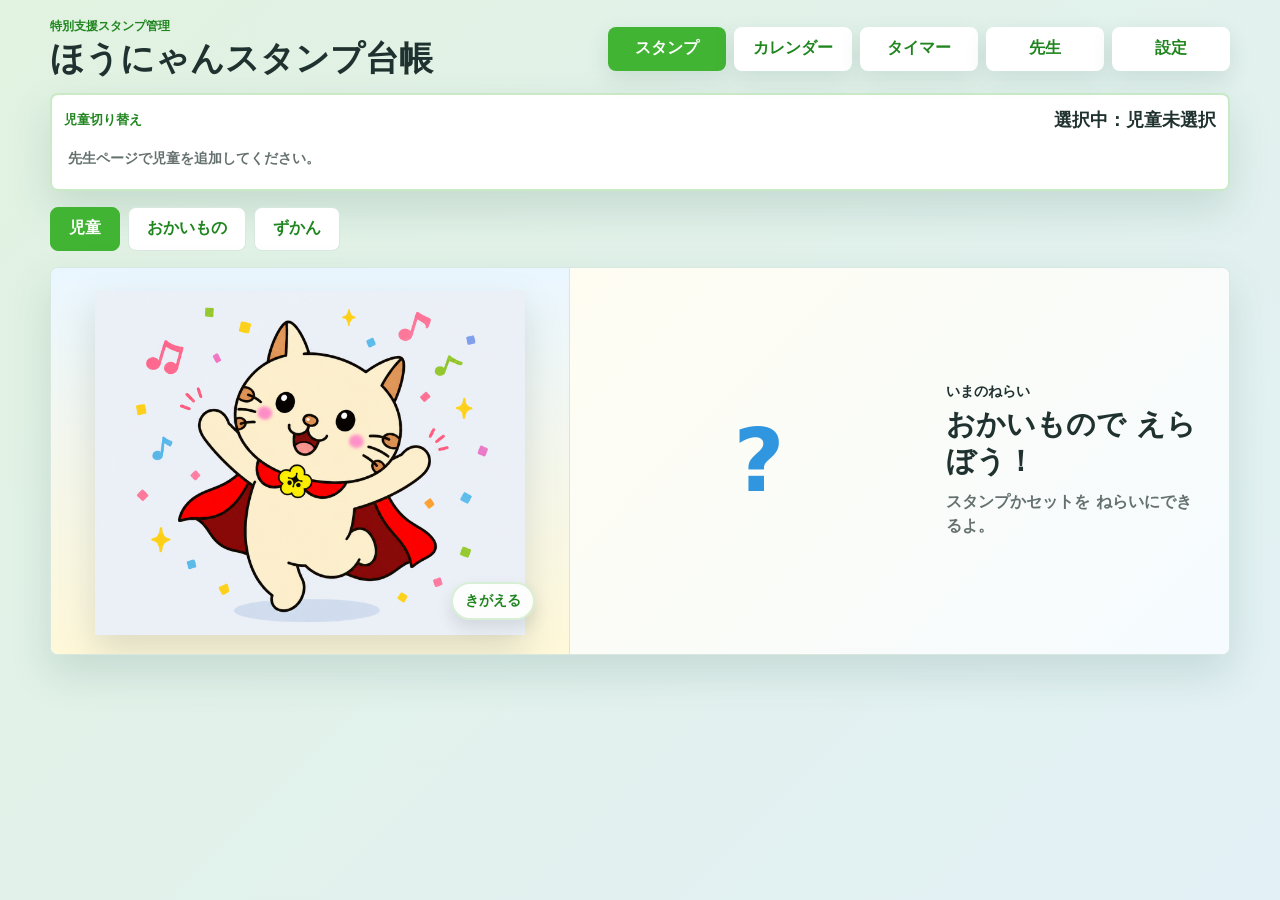
==== index.html @ 87d85911 "Deploy mission clear stamp" ====
<!doctype html>
<html lang="ja">
  <head>
    <meta charset="utf-8">
    <meta name="viewport" content="width=device-width, initial-scale=1">
    <title>ほうにゃんスタンプ台帳</title>
    <link rel="stylesheet" href="styles.css?v=tab-layout-v1">
  </head>
  <body>
    <div class="app-shell">
      <header class="topbar">
        <div>
          <p class="eyebrow">特別支援スタンプ管理</p>
          <h1>ほうにゃんスタンプ台帳</h1>
        </div>
        <div class="top-actions" aria-label="ページ切り替え">
          <button class="page-tab is-active" type="button" data-view-button="stamp">スタンプ</button>
          <button class="page-tab" type="button" data-view-button="calendar">カレンダー</button>
          <button class="page-tab" type="button" data-view-button="timer">タイマー</button>
          <button class="page-tab" type="button" data-view-button="teacher">先生</button>
          <button class="page-tab" type="button" data-view-button="settings">設定</button>
        </div>
      </header>

      <div class="student-switcher" id="studentSwitcher" aria-label="児童切り替え">
        <div class="switch-status">
          <span>児童切り替え</span>
          <strong id="currentStudentLabel">選択中：児童未選択</strong>
        </div>
        <div class="student-tab-list" id="studentSwitchList" role="tablist" aria-label="児童を選択"></div>
      </div>

      <main>
        <section class="view is-active stamp-page" data-view="stamp" aria-label="スタンプ">
          <nav class="stamp-tab-list" role="tablist" aria-label="スタンプの画面を切り替え">
            <button class="stamp-tab is-active" type="button" role="tab" aria-selected="true" data-stamp-tab-button="child">児童</button>
            <button class="stamp-tab" type="button" role="tab" aria-selected="false" data-stamp-tab-button="shop">おかいもの</button>
            <button class="stamp-tab" type="button" role="tab" aria-selected="false" data-stamp-tab-button="book">ずかん</button>
          </nav>

          <section class="stamp-tab-panel is-active child-page" data-stamp-tab-panel="child" aria-label="児童ページ">
          <div class="child-grid">
            <section class="hero-panel child-hero">
              <div class="hounyan-stage">
                <button class="hounyan-change-button" type="button" id="childHounyanButton" aria-label="かぶりものをえらぶ">
                  <img src="assets/hounyan-home.png" alt="ほうにゃん" class="hounyan-image" id="childHounyanImage">
                </button>
              </div>
              <section class="reward-goal-card" id="childRewardGoal" aria-label="いまのねらい"></section>
            </section>
          </div>

          <section class="detail-panel child-detail" id="childStudentDetail" hidden>
            <div class="section-head detail-head">
              <div>
                <p class="eyebrow">いまのシート</p>
                <h2 id="childSelectedName">未選択</h2>
              </div>
            </div>

            <div class="score-row child-score-row">
              <div class="score-box">
                <span><ruby>今<rt>いま</rt></ruby>までに<ruby>集<rt>あつ</rt></ruby>めたスタンプ</span>
                <strong id="childTotal">0</strong>
              </div>
              <div class="score-box">
                <span><ruby>使<rt>つか</rt></ruby>えるシート</span>
                <strong id="childAvailableSheets">0</strong>
              </div>
              <div class="score-box">
                <span>いまのシート</span>
                <strong id="childCurrentSheetCount">0/20</strong>
              </div>
              <div class="score-box">
                <span>あと</span>
                <strong id="childRemainingText">20こ</strong>
              </div>
            </div>

            <div class="child-level-card">
              <div>
                <span class="level-label">ほうにゃんレベル</span>
                <strong id="childLevelName">Lv.1 いつものほうにゃん</strong>
                <p id="childLevelRequirement">あと20こで小さな紙の王冠</p>
                <div class="level-progress" aria-hidden="true">
                  <span id="childLevelProgressBar"></span>
                </div>
                <small id="childLevelProgressText">0/20こ</small>
              </div>
              <div id="childNextLevelPreview" class="mystery-level-preview" role="img" aria-label="つぎのかぶりものはひみつ">?</div>
            </div>

            <div class="next-unlock-banner" id="childNextUnlock">
              <span>つぎのもくひょう</span>
              <strong>あと0こでスタンプかいほう！</strong>
            </div>

            <section class="daily-mission-panel" aria-labelledby="childMissionTitle">
              <div class="section-head compact">
                <div>
                  <p class="eyebrow">きょうのチャレンジ</p>
                  <h3 id="childMissionTitle">デイリーミッション</h3>
                </div>
                <strong id="childTicketBalance" class="ticket-balance">きっぷ 0まい</strong>
              </div>
              <div id="childDailyMissions" class="daily-mission-list"></div>
            </section>

            <div class="sheet-head">
              <h3 id="childSheetTitle">シート 1</h3>
              <p id="childSheetProgress">あと20こでシートがいっぱい</p>
            </div>
            <div class="stamp-sheet" id="childSheetGrid" aria-label="20こスタンプシート"></div>

            <div class="sheet-album-summary">
              <div>
                <p class="eyebrow">がんばりアルバム</p>
                <strong><span id="childCompletedSheets">0</span>まい できたよ！</strong>
              </div>
              <button class="soft-button" type="button" id="openSheetAlbumButton">シートをみる</button>
            </div>

            <div class="child-stamp-area">
              <section>
                <div class="section-head compact">
                  <div>
                    <p class="eyebrow">スタンプ</p>
                    <h3><ruby>押<rt>お</rt></ruby>すスタンプをえらぶ</h3>
                  </div>
                </div>
                <button class="primary-button wide stamp-press-button" type="button" id="childAddStampButton">スタンプをおす</button>
              </section>
            </div>
          </section>
        </section>

        <section class="stamp-tab-panel shop-page" data-stamp-tab-panel="shop" aria-labelledby="shop-title" hidden>
          <div class="shop-grid">
            <section class="hero-panel shop-summary">
              <div class="shop-hero-top">
                <div>
                  <p class="eyebrow">ごほうび</p>
                  <h2 id="shop-title"><ruby>お買い物<rt>おかいもの</rt></ruby></h2>
                </div>
                <img src="assets/hounyan-home.png" alt="ほうにゃん" class="shop-hounyan" id="shopHounyanImage">
              </div>
              <label>
                <ruby>児童<rt>じどう</rt></ruby>をえらぶ
                <select id="shopStudentSelect" class="select"></select>
              </label>
              <div class="shop-wallet">
                <div class="shop-wallet-main">
                  <span><ruby>使<rt>つか</rt></ruby>えるシート</span>
                  <strong id="shopAvailableSheets">0</strong>
                </div>
                <div class="shop-wallet-sub">
                  <span><ruby>児童<rt>じどう</rt></ruby></span>
                  <strong id="shopSelectedName">未選択</strong>
                </div>
                <div class="shop-wallet-sub">
                  <span><ruby>完成<rt>かんせい</rt></ruby>シート</span>
                  <strong id="shopCompletedSheets">0</strong>
                </div>
              </div>
            </section>

            <section class="work-panel">
              <div class="section-head">
                <div>
                  <p class="eyebrow">景品</p>
                  <h2>景品をえらぶ</h2>
                </div>
              </div>
              <div id="shopRewards" class="reward-list shop-prize-list"></div>
            </section>

            <section class="work-panel shop-stamp-panel">
              <div class="section-head">
                <div>
                  <p class="eyebrow">スタンプ</p>
                  <h2>スタンプを買う</h2>
                </div>
              </div>
              <div id="shopStampRewards" class="stamp-shop-list"></div>
            </section>
          </div>
        </section>

        <section class="stamp-tab-panel stamp-book-page" data-stamp-tab-panel="book" aria-labelledby="stamp-book-title" hidden>
          <section class="hero-panel stamp-book-hero">
            <div>
              <p class="eyebrow">スタンプずかん</p>
              <h2 id="stamp-book-title">あつめた スタンプ</h2>
              <p id="stampBookLead">じどうを えらぶと、あつめた スタンプが みられるよ</p>
            </div>
            <div class="stamp-book-total" aria-label="あつめたスタンプの数">
              <strong id="stampBookOwnedCount">0</strong>
              <span>/ <span id="stampBookTotalCount">0</span> こ</span>
            </div>
          </section>

          <section class="work-panel">
            <div class="section-head">
              <div>
                <p class="eyebrow">コレクション</p>
                <h2>スタンプセット</h2>
              </div>
            </div>
            <div id="stampBookSetList" class="stamp-book-set-list"></div>
          </section>
        </section>

        </section>

        <section class="view calendar-page" data-view="calendar" aria-labelledby="calendar-view-title">
          <section class="hero-panel calendar-overview-hero">
            <div>
              <p class="eyebrow">学校の予定と授業</p>
              <h2 id="calendar-view-title">カレンダーと時間割</h2>
              <p>予定を確認して、組ごとの時間割をすぐに見られます。</p>
            </div>
            <img src="assets/hounyan-home.png" alt="ほうにゃん" class="calendar-overview-hounyan">
          </section>

          <nav class="calendar-display-tab-list" role="tablist" aria-label="カレンダーの画面を切り替え">
            <button class="calendar-display-tab is-active" type="button" role="tab" aria-selected="true" data-calendar-display-tab-button="calendar">カレンダー</button>
            <button class="calendar-display-tab" type="button" role="tab" aria-selected="false" data-calendar-display-tab-button="timetable">時間割</button>
          </nav>

          <section class="calendar-display-panel is-active" data-calendar-display-tab-panel="calendar">
            <section class="work-panel calendar-view-panel">
              <div class="section-head calendar-head">
                <div>
                  <p class="eyebrow">月間予定</p>
                  <h3 id="calendarViewMonthLabel">年月</h3>
                </div>
                <div class="calendar-toolbar">
                  <label class="field compact-field"><span>対象の組</span><select id="calendarViewGroupSelect" class="select"></select></label>
                  <button class="icon-button" id="calendarViewPreviousButton" type="button" title="前の月" aria-label="前の月">‹</button>
                  <button class="soft-button" id="calendarViewTodayButton" type="button">今日</button>
                  <button class="icon-button" id="calendarViewNextButton" type="button" title="次の月" aria-label="次の月">›</button>
                </div>
              </div>
              <div class="calendar-weekdays" aria-hidden="true"><span>月</span><span>火</span><span>水</span><span>木</span><span>金</span><span>土</span><span>日</span></div>
              <div id="calendarViewGrid" class="calendar-grid" aria-label="月間カレンダー"></div>
              <div class="calendar-view-detail">
                <div class="section-head compact"><div><p class="eyebrow">選んだ日</p><h3 id="calendarViewSelectedDateLabel">日付</h3></div><span id="calendarViewDayStatus" class="calendar-status"></span></div>
                <div id="calendarViewEventList" class="calendar-event-list"></div>
                <div class="day-timetable"><h4>当日の時間割</h4><div id="calendarViewDayTimetable"></div></div>
              </div>
            </section>
          </section>

          <section class="calendar-display-panel" data-calendar-display-tab-panel="timetable" hidden>
            <section class="work-panel timetable-view-panel">
              <div class="section-head calendar-head">
                <div>
                  <p class="eyebrow">基本時間割</p>
                  <h3>組の時間割</h3>
                </div>
                <label class="field compact-field"><span>組を選ぶ</span><select id="calendarTimetableGroupSelect" class="select"></select></label>
              </div>
              <div class="timetable-view-mode" role="group" aria-label="時間割の表示方法">
                <button class="soft-button is-active" type="button" aria-pressed="true" data-timetable-view-mode="all">全ての組を一覧</button>
                <button class="soft-button" type="button" aria-pressed="false" data-timetable-view-mode="group">選んだ組を表示</button>
              </div>
              <div id="calendarTimetableBoard" class="calendar-timetable-board"></div>
            </section>
          </section>
        </section>

        <section class="view timer-page" data-view="timer" aria-labelledby="timer-title">
          <div class="timer-grid">
            <section class="hero-panel timer-hero">
              <div>
                <p class="eyebrow">タイマー</p>
                <h2 id="timer-title">じかんをきめる</h2>
              </div>
              <div class="timer-cheer" id="timerCheerText">ほうにゃんもいっしょに見てるよ</div>
              <div class="timer-hounyan-scene">
                <img src="assets/hounyan-home.png" alt="ほうにゃん" class="timer-hounyan timer-hounyan-default">
                <img src="assets/timer-hounyan/study-writing-01.png" alt="" aria-hidden="true" class="timer-hounyan timer-hounyan-study timer-hounyan-study-1">
                <img src="assets/timer-hounyan/study-writing-02.png" alt="" aria-hidden="true" class="timer-hounyan timer-hounyan-study timer-hounyan-study-2">
                <img src="assets/timer-hounyan/study-writing-03.png" alt="" aria-hidden="true" class="timer-hounyan timer-hounyan-study timer-hounyan-study-3">
                <img src="assets/timer-hounyan/break-01-stretch.png" alt="" aria-hidden="true" class="timer-hounyan timer-hounyan-break timer-hounyan-break-1">
                <img src="assets/timer-hounyan/break-02-water.png" alt="" aria-hidden="true" class="timer-hounyan timer-hounyan-break timer-hounyan-break-2">
                <img src="assets/timer-hounyan/break-03-ready.png" alt="" aria-hidden="true" class="timer-hounyan timer-hounyan-break timer-hounyan-break-3">
              </div>
            </section>

            <section class="work-panel timer-panel">
              <div class="timer-display">
                <div class="timer-ring" id="timerRing" aria-hidden="true">
                  <div class="timer-ring-inner">
                    <strong id="timerTime">05:00</strong>
                    <span id="timerStatus">じゅんびOK</span>
                  </div>
                </div>
              </div>

              <div class="timer-mode-choice" aria-label="タイマーの種類">
                <button class="timer-mode-button is-selected" type="button" data-timer-mode="study">べんきょう</button>
                <button class="timer-mode-button" type="button" data-timer-mode="play">きゅうけい</button>
              </div>

              <div class="timer-presets" aria-label="時間プリセット">
                <button class="soft-button" type="button" data-timer-preset="60">1分</button>
                <button class="soft-button" type="button" data-timer-preset="180">3分</button>
                <button class="soft-button" type="button" data-timer-preset="300">5分</button>
                <button class="soft-button" type="button" data-timer-preset="600">10分</button>
              </div>

              <div class="timer-inputs">
                <label>
                  分
                  <input id="timerMinutes" type="number" min="0" max="99" step="1" value="5">
                </label>
                <label>
                  秒
                  <input id="timerSeconds" type="number" min="0" max="59" step="1" value="0">
                </label>
                <button class="soft-button" type="button" id="timerSetButton">セット</button>
              </div>

              <div class="timer-actions">
                <button class="primary-button" type="button" id="timerStartButton">スタート</button>
                <button class="soft-button" type="button" id="timerPauseButton">一時停止</button>
                <button class="danger-button" type="button" id="timerResetButton">リセット</button>
              </div>
            </section>
          </div>
        </section>

        <section class="view teacher-page" data-view="teacher" aria-labelledby="teacher-title">
          <div class="teacher-grid">
            <section class="teacher-hub">
              <div>
                <p class="eyebrow">先生ページ</p>
                <h2 id="teacher-title">操作メニュー</h2>
              </div>
              <div class="teacher-tab-list" role="group" aria-label="先生ページの操作を切り替え">
                <button class="teacher-tab is-active" type="button" aria-pressed="true" data-teacher-tab-button="students">児童とスタンプ</button>
                <button class="teacher-tab" type="button" aria-pressed="false" data-teacher-tab-button="groups">組の管理</button>
                <button class="teacher-tab" type="button" aria-pressed="false" data-teacher-tab-button="timetable">時間割</button>
                <button class="teacher-tab" type="button" aria-pressed="false" data-teacher-tab-button="calendar">カレンダー</button>
                <button class="teacher-tab" type="button" aria-pressed="false" data-teacher-tab-button="missions">ミッション管理</button>
                <button class="teacher-tab" type="button" aria-pressed="false" data-teacher-tab-button="rewards">景品・交換</button>
                <button class="teacher-tab" type="button" aria-pressed="false" data-teacher-tab-button="stamps">スタンプ設定</button>
                <button class="teacher-tab" type="button" aria-pressed="false" data-teacher-tab-button="data">データ</button>
              </div>
            </section>

            <section class="work-panel mission-management-panel" data-teacher-tab-panel="missions">
              <div class="section-head">
                <div>
                  <p class="eyebrow">デイリーミッション</p>
                  <h2>ミッション管理</h2>
                </div>
                <label class="field compact-field"><span>児童</span><select id="missionStudentSelect" class="select"></select></label>
              </div>

              <div class="mission-management-grid">
                <section>
                  <div class="section-head compact"><div><p class="eyebrow">ひな形</p><h3>ミッションをつくる</h3></div></div>
                  <form id="missionTemplateForm" class="form-grid mission-form">
                    <input id="missionTemplateId" type="hidden">
                    <label class="field"><span>ミッション名</span><input id="missionTemplateName" type="text" required placeholder="例: プリントを終わらせる"></label>
                    <label class="field"><span>児童への文</span><input id="missionTemplateDisplayText" type="text" required placeholder="例: プリントを{target}まい おわらせよう"></label>
                    <div class="date-range-row">
                      <label class="field"><span>種類</span><select id="missionTemplateType" class="select"><option value="daily">デイリー</option><option value="special">特別（準備中）</option></select></label>
                      <label class="field"><span>カテゴリー</span><select id="missionTemplateCategory" class="select"></select></label>
                    </div>
                    <div class="date-range-row">
                      <label class="field"><span>達成条件</span><select id="missionTemplateCondition" class="select"></select></label>
                      <label class="field"><span>判定</span><select id="missionTemplateEvaluation" class="select"><option value="automatic">自動</option><option value="manual">先生が判定</option></select></label>
                    </div>
                    <div class="date-range-row">
                      <label class="field"><span>目標</span><input id="missionTemplateTarget" type="number" min="1" value="1" required></label>
                      <label class="field"><span>単位</span><input id="missionTemplateUnit" type="text" value="まい"></label>
                    </div>
                    <div class="date-range-row">
                      <label class="field"><span>スタンプ報酬</span><input id="missionTemplateStampReward" type="number" min="0" value="1" required></label>
                      <label class="field"><span>きっぷ報酬</span><input id="missionTemplateTicketReward" type="number" min="0" value="1" required></label>
                    </div>
                    <label class="check-row"><input id="missionTemplateEnabled" type="checkbox" checked> このひな形を使う</label>
                    <div class="form-actions"><button class="primary-button" type="submit">ひな形を保存</button><button id="clearMissionTemplateForm" class="soft-button" type="button">新規入力</button></div>
                  </form>
                  <div id="missionTemplateList" class="management-list"></div>
                </section>

                <section>
                  <div class="section-head compact"><div><p class="eyebrow">児童別</p><h3>今日出すミッション</h3></div></div>
                  <form id="studentMissionSettingForm" class="form-grid mission-form">
                    <input id="studentMissionSettingId" type="hidden">
                    <label class="field"><span>ひな形を選ぶ</span><select id="studentMissionTemplateSelect" class="select"></select></label>
                    <div class="date-range-row">
                      <label class="field"><span>目標</span><input id="studentMissionTarget" type="number" min="1" value="1" required></label>
                      <label class="field"><span>スタンプ報酬</span><input id="studentMissionStampReward" type="number" min="0" value="1" required></label>
                    </div>
                    <div class="date-range-row">
                      <label class="field"><span>きっぷ報酬</span><input id="studentMissionTicketReward" type="number" min="0" value="1" required></label>
                      <label class="check-row"><input id="studentMissionEnabled" type="checkbox" checked> この児童に表示する</label>
                    </div>
                    <div class="form-actions"><button class="primary-button" type="submit">児童へ追加</button><button id="clearStudentMissionSettingForm" class="soft-button" type="button">新規入力</button></div>
                  </form>
                  <div id="studentMissionSettingList" class="management-list"></div>
                  <div class="ticket-adjustment"><strong id="teacherTicketBalance">きっぷ 0まい</strong><label class="field compact-field"><span>きっぷを増減</span><input id="ticketAdjustment" type="number" value="0"></label><button id="applyTicketAdjustment" class="soft-button" type="button">反映</button></div>
                </section>
              </div>

              <section class="mission-today-section">
                <div class="section-head compact"><div><p class="eyebrow">きょう</p><h3>当日のミッション確認</h3></div></div>
                <div id="teacherDailyMissions" class="daily-mission-list teacher-daily-mission-list"></div>
              </section>
            </section>

            <section class="work-panel" data-teacher-tab-panel="students">
              <div class="section-head">
                <div>
                  <p class="eyebrow">先生ページ</p>
                  <h2>児童管理</h2>
                </div>
              </div>
              <form id="studentForm" class="form-grid">
                <input type="hidden" id="studentId">
                <label class="field">
                  <span>名前</span>
                  <input id="studentName" type="text" autocomplete="off" required placeholder="例: 山田さん">
                </label>
                <label class="field">
                  <span>メモ</span>
                  <input id="studentNote" type="text" autocomplete="off" placeholder="例: 3年 / Aグループ">
                </label>
                <label class="field">
                  <span>組</span>
                  <select id="studentGroup" class="select"></select>
                </label>
                <label class="check-row development-setting">
                  <input id="studentTestMode" type="checkbox">
                  <span><strong>開発・動作確認用</strong><br>テスト児童として使用する</span>
                </label>
                <button class="primary-button wide" type="submit">保存</button>
              </form>
              <div class="test-student-create">
                <div>
                  <p class="eyebrow">動作テスト用</p>
                  <p>制限なしで試せて、児童数やスタンプ合計には入りません。</p>
                </div>
                <button class="soft-button" type="button" id="createTestStudentButton">テスト児童をつくる</button>
              </div>
              <div class="student-list teacher-student-list" id="teacherStudentList"></div>
            </section>

            <section class="detail-panel teacher-detail" id="teacherStudentDetail" data-teacher-tab-panel="students" hidden>
              <div class="section-head detail-head">
                <div>
                  <p class="eyebrow">児童詳細</p>
                  <h2 id="selectedStudentName">未選択</h2>
                </div>
                <div class="detail-actions">
                  <button class="soft-button" type="button" id="editStudentButton">編集</button>
                  <button class="danger-button" type="button" id="deleteStudentButton">削除</button>
                </div>
              </div>

              <div class="score-row">
                <div class="score-box">
                  <span>今までに集めたスタンプ</span>
                  <strong id="selectedTotal">0</strong>
                </div>
                <div class="score-box">
                  <span>使えるシート</span>
                  <strong id="selectedAvailable">0</strong>
                </div>
                <div class="score-box">
                  <span>ほうにゃんLv.</span>
                  <strong id="selectedLevel">1</strong>
                </div>
                <div class="score-box">
                  <span>次のレベル</span>
                  <strong id="nextLevelText">あと5</strong>
                </div>
              </div>

              <div class="level-current-card">
                <img src="assets/hounyan-home.png" alt="ほうにゃん" id="teacherLevelImage">
                <div>
                  <p class="eyebrow">ほうにゃんレベル</p>
                  <strong id="teacherLevelName">Lv.1 いつものほうにゃん</strong>
                  <span id="teacherLevelRequirement">次の条件を確認します</span>
                </div>
              </div>

              <div class="sheet-head">
                <h3 id="teacherSheetTitle">シート 1</h3>
                <p id="teacherSheetProgress">あと20個でシートが埋まります</p>
              </div>
              <div class="stamp-sheet teacher-sheet" id="teacherSheetGrid" aria-label="20個スタンプシート"></div>

              <div class="stamp-workbench">
                <section>
                  <div class="section-head compact">
                    <div>
                      <p class="eyebrow">スタンプ</p>
                      <h3>プリント1枚できたら押す</h3>
                    </div>
                  </div>
                  <button class="primary-button wide stamp-press-button" type="button" id="addStampButton">スタンプを押す</button>
                  <label class="field">
                    <span>一気に押す数</span>
                    <input id="teacherStampBatchCount" type="number" min="1" max="20" step="1" value="1">
                  </label>
                  <label class="field">
                    <span>メモ</span>
                    <input id="stampMemo" type="text" placeholder="例: 国語プリント、計算プリント">
                  </label>
                </section>

                <section>
                  <div class="section-head compact">
                    <div>
                      <p class="eyebrow">履歴</p>
                      <h3>最近の記録</h3>
                    </div>
                  </div>
                  <div class="history-list" id="historyList"></div>
                </section>
              </div>
            </section>

            <section class="work-panel" data-teacher-tab-panel="groups">
              <div class="section-head">
                <div>
                  <p class="eyebrow">組</p>
                  <h2>組の管理</h2>
                </div>
                <label class="field compact-field">
                  <span>現在の組</span>
                  <select id="currentGroupSelect" class="select"></select>
                </label>
              </div>
              <form id="groupForm" class="form-grid group-form">
                <input id="groupId" type="hidden">
                <label class="field">
                  <span>組名</span>
                  <input id="groupName" type="text" autocomplete="off" required placeholder="例: 支援学級A">
                </label>
                <label class="check-row">
                  <input id="groupEnabled" type="checkbox" checked>
                  この組を使う
                </label>
                <div class="form-actions">
                  <button class="primary-button" type="submit">組を保存</button>
                  <button class="soft-button" type="button" id="clearGroupForm">新規入力</button>
                </div>
              </form>
              <p class="hint">使わなくなった組は「無効」にすると、過去の時間割や予定を残したまま一覧から外せます。</p>
              <div id="groupList" class="management-list"></div>
            </section>

            <section class="work-panel" data-teacher-tab-panel="timetable">
              <div class="section-head">
                <div>
                  <p class="eyebrow">時間割</p>
                  <h2>基本時間割</h2>
                </div>
                <label class="field compact-field">
                  <span>対象の組</span>
                  <select id="timetableGroupSelect" class="select"></select>
                </label>
              </div>
              <form id="timetableForm" class="form-grid timetable-meta-form">
                <label class="field">
                  <span>時間割名</span>
                  <input id="timetableName" type="text" value="基本時間割" required>
                </label>
                <label class="field">
                  <span>時間数</span>
                  <input id="timetablePeriodCount" type="number" min="1" max="10" value="6">
                </label>
                <details class="detail-settings">
                  <summary>適用期間（将来の学期用）</summary>
                  <div class="detail-settings-grid">
                    <label class="field"><span>開始日</span><input id="timetableStartsOn" type="date"></label>
                    <label class="field"><span>終了日</span><input id="timetableEndsOn" type="date"></label>
                  </div>
                </details>
                <div class="form-actions">
                  <button class="soft-button" type="button" id="applyTimetablePeriods">時間数を反映</button>
                  <button class="primary-button" type="submit">時間割を保存</button>
                  <button class="danger-button" type="button" id="resetTimetableButton">初期化</button>
                </div>
              </form>
              <div class="timetable-scroll"><div id="timetableEditor" class="timetable-editor"></div></div>
              <div class="timetable-copy-row">
                <label class="field"><span>コピー先の組</span><select id="timetableCopyTarget" class="select"></select></label>
                <button id="copyTimetableButton" class="soft-button" type="button">この時間割をコピー</button>
              </div>
              <details class="subject-settings">
                <summary>教科を管理</summary>
                <form id="subjectForm" class="form-grid compact-form">
                  <input id="subjectId" type="hidden">
                  <label class="field"><span>教科名</span><input id="subjectName" type="text" required placeholder="例: プログラミング"></label>
                  <div class="form-actions"><button class="soft-button" type="submit">教科を保存</button><button id="clearSubjectForm" class="text-button" type="button">新規入力</button></div>
                </form>
                <div id="subjectList" class="subject-list"></div>
              </details>
            </section>

            <section class="work-panel calendar-work-panel" data-teacher-tab-panel="calendar">
              <div class="section-head calendar-head">
                <div>
                  <p class="eyebrow">カレンダー</p>
                  <h2 id="calendarMonthLabel">年月</h2>
                </div>
                <div class="calendar-toolbar">
                  <label class="field compact-field"><span>対象の組</span><select id="calendarGroupSelect" class="select"></select></label>
                  <button class="icon-button" id="calendarPreviousButton" type="button" title="前の月" aria-label="前の月">‹</button>
                  <button class="soft-button" id="calendarTodayButton" type="button">今日</button>
                  <button class="icon-button" id="calendarNextButton" type="button" title="次の月" aria-label="次の月">›</button>
                </div>
              </div>
              <div class="calendar-weekdays" aria-hidden="true"><span>月</span><span>火</span><span>水</span><span>木</span><span>金</span><span>土</span><span>日</span></div>
              <div id="calendarGrid" class="calendar-grid" aria-label="月間カレンダー"></div>
              <div class="calendar-detail-grid">
                <section class="calendar-day-detail">
                  <div class="section-head compact"><div><p class="eyebrow">選んだ日</p><h3 id="calendarSelectedDateLabel">日付</h3></div><span id="calendarDayStatus" class="calendar-status"></span></div>
                  <div id="calendarEventList" class="calendar-event-list"></div>
                  <div class="day-timetable"><h4>当日の時間割</h4><div id="calendarDayTimetable"></div></div>
                  <form id="timetableOverrideForm" class="form-grid compact-form">
                    <label class="field"><span>変更する時間</span><select id="overridePeriod" class="select"></select></label>
                    <label class="field"><span>変更後の教科</span><select id="overrideSubject" class="select"></select></label>
                    <label class="field"><span>メモ</span><input id="overrideMemo" type="text" placeholder="例: 水泳"></label>
                    <div class="form-actions"><button class="soft-button" type="submit">この時間を変更</button></div>
                  </form>
                  <div id="timetableOverrideList" class="override-list"></div>
                </section>
                <section class="calendar-event-editor">
                  <div class="section-head compact"><div><p class="eyebrow">予定</p><h3>予定を追加・編集</h3></div></div>
                  <form id="calendarEventForm" class="form-grid">
                    <input id="calendarEventId" type="hidden">
                    <label class="field"><span>予定名</span><input id="calendarEventTitle" type="text" required placeholder="例: 夏季休業"></label>
                    <div class="date-range-row"><label class="field"><span>開始日</span><input id="calendarEventStart" type="date" required></label><label class="field"><span>終了日</span><input id="calendarEventEnd" type="date"></label></div>
                    <label class="check-row"><input id="calendarEventAllDay" type="checkbox" checked> 終日予定</label>
                    <div id="calendarEventTimeFields" class="date-range-row" hidden><label class="field"><span>開始時刻</span><input id="calendarEventStartTime" type="time"></label><label class="field"><span>終了時刻</span><input id="calendarEventEndTime" type="time"></label></div>
                    <details class="detail-settings"><summary>詳細設定</summary><div class="detail-settings-grid">
                      <label class="field"><span>種類</span><select id="calendarEventType" class="select"></select></label>
                      <label class="field"><span>対象</span><select id="calendarEventScope" class="select"><option value="school">学校全体</option><option value="groups">特定の組</option></select></label>
                      <label id="calendarEventGroupsField" class="field" hidden><span>対象の組（複数選択可）</span><select id="calendarEventGroups" class="select" multiple></select></label>
                      <label class="field"><span>繰り返し</span><select id="calendarEventRepeat" class="select"><option value="none">なし</option><option value="weekly">毎週</option></select></label>
                      <label class="field"><span>登校日への影響</span><select id="calendarEventSchoolDayEffect" class="select"><option value="auto">種類に合わせる</option><option value="school-day">登校日にする</option><option value="holiday">休業日にする</option><option value="shortened">短縮授業日にする</option><option value="event-day">行事日にする</option></select></label>
                      <label class="field"><span>時間割への影響</span><select id="calendarEventTimetableEffect" class="select"><option value="none">なし</option><option value="shortened">短縮授業</option><option value="event">行事日</option></select></label>
                      <label class="field full-width"><span>メモ</span><input id="calendarEventNote" type="text" placeholder="必要なときだけ入力"></label>
                    </div></details>
                    <div class="form-actions"><button class="primary-button" type="submit">予定を保存</button><button id="clearCalendarEventForm" class="soft-button" type="button">新規入力</button></div>
                  </form>
                </section>
              </div>
            </section>

            <section class="work-panel prize-settings-panel" data-teacher-tab-panel="rewards">
              <div class="section-head">
                <div>
                  <p class="eyebrow">景品設定</p>
                  <h2>景品の追加・編集</h2>
                </div>
              </div>
              <form id="prizeForm" class="form-grid prize-form">
                <input id="prizeId" type="hidden">
                <label>
                  景品名
                  <input id="prizeName" type="text" placeholder="例: シール 1枚" required>
                </label>
                <label>
                  必要なシート数
                  <input id="prizeCostSheets" type="number" min="1" step="1" value="1" required>
                </label>
                <label>
                  説明
                  <input id="prizeDescription" type="text" placeholder="例: 使えるシート1枚と交換します。">
                </label>
                <label class="check-row">
                  <input id="prizeEnabled" type="checkbox" checked>
                  買い物ページに表示する
                </label>
                <div class="form-actions">
                  <button class="primary-button" type="submit">景品を保存</button>
                  <button class="soft-button" type="button" id="clearPrizeForm">新規入力</button>
                </div>
              </form>
              <div id="prizeSettingsList" class="reward-list"></div>
            </section>

            <section class="work-panel" data-teacher-tab-panel="rewards">
              <div class="section-head">
                <div>
                  <p class="eyebrow">解放</p>
                  <h2>スタンプ解放状況</h2>
                </div>
              </div>
              <div class="rewards-grid teacher-rewards-grid">
                <section>
                  <h3>今までに集めたスタンプで解放</h3>
                  <div id="unlockRewards" class="reward-list"></div>
                </section>
                <section>
                  <h3>着せ替え</h3>
                  <div class="mascot-upgrade is-disabled">
                    <img src="assets/hounyan-home.png" alt="ほうにゃん" class="mini-hounyan">
                    <div>
                      <p>使用不可</p>
                      <span>着せ替えはまだ解禁していません。</span>
                    </div>
                  </div>
                </section>
              </div>
            </section>

            <section class="work-panel" data-teacher-tab-panel="rewards">
              <div class="section-head">
                <div>
                  <p class="eyebrow">交換履歴</p>
                  <h2>交換済みシート</h2>
                </div>
              </div>
              <div id="redemptionList" class="redemption-list"></div>
            </section>

            <section class="work-panel" data-teacher-tab-panel="data">
              <div class="section-head">
                <div>
                  <p class="eyebrow">データ</p>
                  <h2>バックアップ</h2>
                </div>
              </div>
              <div class="backup-actions">
                <button class="soft-button" type="button" id="exportButton">JSONを書き出す</button>
                <label class="file-button">
                  JSONを読み込む
                  <input id="importInput" type="file" accept="application/json">
                </label>
              </div>
              <div class="auto-backup-box">
                <div>
                  <p class="eyebrow">自動バックアップ</p>
                  <h3>保存履歴</h3>
                  <p class="hint" id="autoBackupStatus">保存すると自動でバックアップを作成します。</p>
                </div>
                <button class="soft-button" type="button" id="createAutoBackupButton">今すぐバックアップ</button>
              </div>
              <div id="autoBackupList" class="auto-backup-list"></div>
              <p class="hint">保存はこのPCのブラウザ内です。ブラウザのデータを削除すると自動バックアップも消えるため、大事な節目ではJSONを書き出してください。</p>
            </section>

            <section class="work-panel stamp-assets-panel" data-teacher-tab-panel="stamps">
              <div class="section-head">
                <div>
                  <p class="eyebrow">スタンプ画像</p>
                  <h2>解放条件</h2>
                </div>
              </div>
              <form id="stampAssetForm" class="form-grid stamp-asset-form">
                <input id="stampAssetId" type="hidden">
                <label>
                  スタンプ名
                  <input id="stampAssetName" type="text" placeholder="例: すばらしい" required>
                </label>
                <label>
                  解放方法
                  <select id="stampAssetUnlockMode" class="select">
                    <option value="count">累計スタンプ数で解放</option>
                    <option value="purchase">シートで購入</option>
                  </select>
                </label>
                <label>
                  解放する累計スタンプ数
                  <input id="stampAssetUnlockAt" type="number" min="0" step="1" value="20" required>
                </label>
                <label>
                  購入に必要なシート数
                  <input id="stampAssetShopPriceSheets" type="number" min="1" step="1" value="1" required>
                </label>
                <label class="check-row">
                  <input id="stampAssetVisible" type="checkbox" checked>
                  <span>児童ページ・おかいものページに表示する</span>
                </label>
                <label class="file-button stamp-file-button">
                  画像を選ぶ
                  <input id="stampAssetImage" type="file" accept="image/*">
                </label>
                <div class="form-actions">
                  <button class="primary-button" type="submit">スタンプを保存</button>
                  <button class="soft-button" type="button" id="clearStampAssetForm">新規入力</button>
                </div>
                <p class="hint">追加した画像は自動で小さくして、このブラウザ内に保存します。別端末で使う時はJSONを書き出してください。</p>
              </form>
              <div id="stampAssetsList" class="asset-list"></div>
            </section>

            <section class="work-panel stamp-sets-panel" data-teacher-tab-panel="stamps">
              <div class="section-head">
                <div>
                  <p class="eyebrow">スタンプセット</p>
                  <h2>セットで売るスタンプ</h2>
                </div>
              </div>
              <form id="stampSetForm" class="form-grid stamp-set-form">
                <input id="stampSetId" type="hidden">
                <label>
                  セットの名前
                  <input id="stampSetName" type="text" placeholder="例: でんしゃセット" required>
                </label>
                <label>
                  買うのに必要なシート
                  <input id="stampSetPriceSheets" type="number" min="1" step="1" value="1" required>
                </label>
                <label class="check-row">
                  <input id="stampSetVisible" type="checkbox" checked>
                  <span>おかいものページに表示する</span>
                </label>
                <label class="file-button stamp-file-button stamp-set-file-button">
                  スタンプ画像をまとめて選ぶ
                  <input id="stampSetImages" type="file" accept="image/*" multiple>
                </label>
                <div id="stampSetMembersDraft" class="stamp-set-draft"></div>
                <div class="form-actions">
                  <button class="primary-button" type="submit">スタンプセットを保存</button>
                  <button class="soft-button" type="button" id="clearStampSetForm">新規入力</button>
                </div>
                <p class="hint">画像を選ぶと、ファイル名をもとにスタンプ名が入ります。名前はあとから変えられます。</p>
              </form>
              <div id="stampSetsList" class="stamp-sets-list"></div>
            </section>
          </div>
        </section>

        <section class="view settings-page" data-view="settings" aria-labelledby="settings-title">
          <div class="settings-grid">
            <section class="work-panel level-settings-panel">
              <div class="section-head">
                <div>
                  <p class="eyebrow">先生用設定</p>
                  <h2 id="settings-title">ほうにゃんレベル設定</h2>
                </div>
                <button class="soft-button compact-button" type="button" id="resetLevelRulesButton">既定に戻す</button>
              </div>

              <form id="levelRuleForm" class="form-grid level-rule-form">
                <label>
                  レベル
                  <select id="levelRuleLevel" class="select"></select>
                </label>
                <label>
                  かぶりもの名
                  <input id="levelRuleName" type="text" required>
                </label>
                <label>
                  必要な完成シート数
                  <input id="levelRuleRequiredSheets" type="number" min="0" step="1" value="0" required>
                </label>
                <label>
                  画像パス
                  <input id="levelRuleImage" type="text" placeholder="assets/hounyan-levels/hounyan-lv02-paper-crown.png">
                </label>
                <button class="primary-button wide" type="submit">レベル条件を保存</button>
                <p class="hint">Lv.1は0シート固定です。画像を追加したら、ここに画像パスを入れると表示を差し替えられます。</p>
              </form>

              <div id="levelRulesList" class="level-rule-list"></div>
            </section>
          </div>
        </section>
      </main>
    </div>

    <div class="preview-layer" id="stampCountLayer" hidden>
      <div class="preview-card" role="dialog" aria-modal="true" aria-labelledby="stampCountTitle">
        <div class="section-head compact">
          <div>
            <p class="eyebrow" id="stampCountStudent">スタンプ</p>
            <h2 id="stampCountTitle">いくつおす？</h2>
          </div>
        </div>
        <div class="count-picker" aria-label="押すスタンプの合計数">
          <button type="button" id="stampCountMinus" aria-label="スタンプを減らす">-</button>
          <output id="stampCountValue" aria-live="polite">0こ</output>
          <button type="button" id="stampCountPlus" aria-label="スタンプを増やす">+</button>
        </div>
        <p class="count-hint" id="stampCountHint">先に、全部で押す数を決めます。</p>
        <div class="preview-actions">
          <button class="soft-button" type="button" id="stampCountCancelButton">戻る</button>
          <button class="primary-button" type="button" id="stampCountNextButton">つぎへ</button>
        </div>
      </div>
    </div>

    <div class="preview-layer" id="stampPreviewLayer" hidden>
      <div class="preview-card" role="dialog" aria-modal="true" aria-labelledby="stampPreviewTitle">
        <div class="section-head compact">
          <div>
            <p class="eyebrow" id="stampPreviewStudent">スタンプ</p>
            <h2 id="stampPreviewTitle">押すスタンプを選ぶ</h2>
          </div>
        </div>
        <div class="stamp-preview-tabs" id="stampPreviewTabs" role="tablist" aria-label="スタンプのセット"></div>
        <div class="stamp-preview-random">
          <button class="soft-button compact-button" type="button" id="stampPreviewRandomButton">ランダムにえらぶ</button>
        </div>
        <div class="preview-list" id="stampPreviewList"></div>
        <p class="preview-total" id="stampPreviewTotal">合計 0こ</p>
        <div class="preview-actions">
          <button class="soft-button" type="button" id="stampPreviewCancelButton">戻る</button>
          <button class="primary-button" type="button" id="stampPreviewConfirmButton">まとめて押す</button>
        </div>
      </div>
    </div>

    <div class="confirm-layer" id="exchangeConfirmLayer" hidden>
      <div class="confirm-card" role="dialog" aria-modal="true" aria-labelledby="exchangeConfirmTitle">
        <p class="eyebrow">シート交換</p>
        <h2 id="exchangeConfirmTitle">こうかんする？</h2>
        <p id="exchangeConfirmMessage">使えるシートを使って交換します。</p>
        <div class="confirm-actions">
          <button class="soft-button" type="button" id="exchangeCancelButton">やめる</button>
          <button class="primary-button" type="button" id="exchangeConfirmButton">こうかんする</button>
        </div>
      </div>
    </div>

    <div class="preview-layer" id="hounyanClosetLayer" hidden>
      <div class="preview-card hounyan-closet-card" role="dialog" aria-modal="true" aria-labelledby="hounyanClosetTitle">
        <div class="section-head compact">
          <div>
            <p class="eyebrow" id="hounyanClosetStudent">ほうにゃん</p>
            <h2 id="hounyanClosetTitle">かぶりものをえらぶ</h2>
          </div>
        </div>
        <div class="hounyan-closet-list" id="hounyanClosetList"></div>
        <div class="preview-actions single">
          <button class="primary-button" type="button" id="hounyanClosetCloseButton">とじる</button>
        </div>
      </div>
    </div>

    <div class="preview-layer" id="sheetAlbumLayer" hidden>
      <div class="preview-card sheet-album-card" role="dialog" aria-modal="true" aria-labelledby="sheetAlbumTitle">
        <div class="section-head compact">
          <div>
            <p class="eyebrow" id="sheetAlbumStudent">がんばり</p>
            <h2 id="sheetAlbumTitle">がんばりアルバム</h2>
          </div>
        </div>
        <p class="sheet-album-intro" id="sheetAlbumSummary">できあがったシートがここにならぶよ。</p>
        <div class="sheet-album-list" id="sheetAlbumList"></div>
        <div class="preview-actions single">
          <button class="primary-button" type="button" id="sheetAlbumCloseButton">とじる</button>
        </div>
      </div>
    </div>

    <div class="animation-layer" id="hounyanAnimationLayer" hidden>
      <div class="animation-card" id="animationCard" role="dialog" aria-modal="true" aria-labelledby="animationTitle">
        <div class="animation-burst" aria-hidden="true"></div>
        <div class="animation-confetti" aria-hidden="true">
          <span></span><span></span><span></span><span></span><span></span><span></span>
          <span></span><span></span><span></span><span></span><span></span><span></span>
        </div>
        <img id="animationHounyan" src="assets/hounyan-home.png" alt="ほうにゃん" class="animation-hounyan">
        <img id="animationFeatureImage" src="" alt="" class="animation-feature-image" hidden>
        <div class="animation-stamp-gallery" id="animationStampGallery" aria-label="新しく使えるスタンプ" hidden></div>
        <div class="animation-milestone" id="animationMilestone" hidden>
          <strong id="animationMilestoneValue"></strong>
          <span id="animationMilestoneLabel"></span>
        </div>
        <p class="eyebrow" id="animationEyebrow">ほうにゃん</p>
        <h2 id="animationTitle">シート完成！</h2>
        <p id="animationMessage">20こあつまったよ。</p>
        <button class="primary-button wide" type="button" id="animationCloseButton">OK</button>
      </div>
    </div>

    <div class="toast" id="toast" role="status" aria-live="polite"></div>

    <script src="calendar-service.js"></script>
    <script src="app.js?v=tab-layout-v1"></script>
  </body>
</html>
---- styles.css ----
:root {
  color-scheme: light;
  --ink: #20322f;
  --muted: #65716f;
  --line: #d8e7df;
  --panel: #ffffff;
  --panel-soft: #f4fbf8;
  --green: #42b433;
  --green-deep: #20851f;
  --blue: #2f96df;
  --pink: #f05a91;
  --yellow: #f7c600;
  --danger: #d94e48;
  --paper: #fffdf4;
  --shadow: 0 18px 42px rgba(36, 84, 76, 0.15);
  --radius: 8px;
  font-family: "BIZ UDPGothic", "Yu Gothic UI", "Meiryo", system-ui, sans-serif;
}

* {
  box-sizing: border-box;
}

body {
  margin: 0;
  min-height: 100vh;
  background:
    linear-gradient(135deg, rgba(66, 180, 51, 0.12), rgba(47, 150, 223, 0.1)),
    #f7fbf9;
  color: var(--ink);
}

button,
input,
select {
  font: inherit;
}

button {
  cursor: pointer;
}

h1,
h2,
h3,
p {
  margin: 0;
}

h1 {
  font-size: clamp(1.45rem, 3vw, 2.1rem);
  line-height: 1.2;
}

h2 {
  font-size: 1.25rem;
  line-height: 1.35;
}

h3 {
  font-size: 1rem;
  line-height: 1.35;
}

ruby {
  ruby-position: over;
}

rt {
  color: var(--muted);
  font-size: 0.56em;
  font-weight: 800;
}

.app-shell {
  width: min(1180px, calc(100vw - 32px));
  margin: 0 auto;
  padding: 18px 0 32px;
}

.topbar {
  display: flex;
  justify-content: space-between;
  align-items: center;
  gap: 16px;
  margin-bottom: 18px;
}

.eyebrow {
  color: var(--green-deep);
  font-size: 0.78rem;
  font-weight: 800;
  letter-spacing: 0;
  margin-bottom: 4px;
}

.top-actions {
  display: flex;
  gap: 8px;
}

.icon-button,
.page-tab,
.teacher-tab,
.primary-button,
.soft-button,
.danger-button,
.file-button {
  border: 0;
  border-radius: var(--radius);
  min-height: 44px;
  font-weight: 800;
  transition: transform 0.16s ease, box-shadow 0.16s ease, background 0.16s ease;
}

.icon-button {
  width: 48px;
  background: var(--panel);
  color: var(--green-deep);
  box-shadow: 0 8px 22px rgba(36, 84, 76, 0.12);
  font-size: 1rem;
}

.page-tab {
  min-width: 118px;
  padding: 0 18px;
  background: var(--panel);
  color: var(--green-deep);
  box-shadow: 0 8px 22px rgba(36, 84, 76, 0.12);
  font-size: 1rem;
}

.icon-button.is-active,
.icon-button:hover,
.page-tab.is-active,
.page-tab:hover,
.primary-button {
  background: var(--green);
  color: #fff;
}

.page-tab.is-active {
  background: var(--green);
  color: #fff;
}

.primary-button {
  padding: 0 18px;
  box-shadow: 0 10px 22px rgba(66, 180, 51, 0.22);
}

.soft-button,
.file-button {
  display: inline-flex;
  align-items: center;
  justify-content: center;
  padding: 0 16px;
  background: #e8f6ed;
  color: var(--green-deep);
}

.danger-button {
  padding: 0 14px;
  background: #ffe9e7;
  color: var(--danger);
}

.wide {
  width: 100%;
}

button:hover,
.file-button:hover {
  transform: translateY(-1px);
}

button:disabled {
  cursor: not-allowed;
  filter: grayscale(0.25);
  opacity: 0.62;
  transform: none;
}

.student-switcher {
  display: grid;
  gap: 10px;
  margin: -4px 0 16px;
  padding: 12px;
  border: 2px solid rgba(66, 180, 51, 0.28);
  border-radius: var(--radius);
  background: rgba(255, 255, 255, 0.94);
  box-shadow: var(--shadow);
}

.switch-status {
  display: flex;
  align-items: center;
  justify-content: space-between;
  gap: 12px;
}

.switch-status span {
  color: var(--green-deep);
  font-size: 0.82rem;
  font-weight: 900;
}

.switch-status strong {
  min-width: 0;
  overflow: hidden;
  text-overflow: ellipsis;
  white-space: nowrap;
  font-size: 1.14rem;
}

.student-tab-list {
  display: flex;
  gap: 8px;
  overflow-x: auto;
  overscroll-behavior-x: contain;
  padding: 2px 2px 8px;
  scroll-snap-type: x proximity;
  scrollbar-width: thin;
}

.student-tab-button {
  flex: 0 0 auto;
  display: flex;
  align-items: center;
  justify-content: center;
  gap: 8px;
  min-width: 132px;
  min-height: 54px;
  padding: 8px 12px;
  border: 2px solid var(--line);
  border-radius: var(--radius);
  background: #fff;
  color: var(--ink);
  scroll-snap-align: start;
}

.student-tab-button strong {
  min-width: 0;
  overflow: hidden;
  text-overflow: ellipsis;
  white-space: nowrap;
  font-size: 1rem;
}

.student-tab-button span {
  flex: 0 0 auto;
  padding: 2px 7px;
  border-radius: 999px;
  background: var(--panel-soft);
  color: var(--green-deep);
  font-size: 0.76rem;
  font-weight: 900;
}

.student-tab-button.is-selected {
  border-color: var(--green);
  background: var(--green);
  color: #fff;
  box-shadow: 0 0 0 3px rgba(66, 180, 51, 0.16);
}

.student-tab-button.is-selected span {
  background: rgba(255, 255, 255, 0.22);
  color: #fff;
}

#studentSwitcher[hidden] {
  display: none;
}

.student-tab-button.is-test {
  border-color: rgba(47, 150, 223, 0.42);
  background: #f1faff;
}

.student-tab-button.is-selected.is-test {
  border-color: var(--green);
  background: var(--green);
}

.switch-empty {
  padding: 4px 2px 0;
  font-weight: 800;
}

.view {
  display: none;
}

.view.is-active {
  display: block;
}

.stamp-tab-list,
.calendar-display-tab-list,
.timetable-view-mode {
  display: flex;
  flex-wrap: wrap;
  gap: 8px;
  margin-bottom: 16px;
}

.stamp-tab,
.calendar-display-tab {
  min-height: 44px;
  padding: 0 18px;
  border: 1px solid var(--line);
  border-radius: var(--radius);
  background: var(--panel);
  color: var(--green-deep);
  font-weight: 800;
}

.stamp-tab:hover,
.stamp-tab.is-active,
.calendar-display-tab:hover,
.calendar-display-tab.is-active,
.timetable-view-mode .soft-button.is-active {
  background: var(--green);
  border-color: var(--green);
  color: #fff;
}

.stamp-tab-panel[hidden],
.calendar-display-panel[hidden] {
  display: none;
}

.calendar-page {
  display: grid;
  gap: 16px;
}

.view.calendar-page {
  display: none;
}

.view.calendar-page.is-active {
  display: grid;
}

.calendar-overview-hero {
  display: flex;
  align-items: center;
  justify-content: space-between;
  gap: 18px;
  min-height: 180px;
}

.calendar-overview-hero p:last-child {
  margin-top: 8px;
  color: var(--muted);
  font-weight: 700;
}

.calendar-overview-hounyan {
  width: min(190px, 30vw);
  height: auto;
  object-fit: contain;
}

.calendar-view-panel,
.timetable-view-panel {
  display: grid;
  gap: 14px;
}

.calendar-view-detail {
  display: grid;
  grid-template-columns: minmax(0, 0.9fr) minmax(0, 1.1fr);
  gap: 18px;
  padding-top: 16px;
  border-top: 1px solid var(--line);
}

.calendar-view-detail .section-head {
  grid-column: 1 / -1;
}

.calendar-view-detail .day-timetable {
  margin-top: 0;
}

.calendar-view-event {
  min-height: 62px;
}

.daily-mission-panel {
  margin-top: 18px;
  padding-top: 16px;
  border-top: 1px solid var(--line);
}

.ticket-balance,
.mission-reward-status {
  color: #80551d;
  font-size: 0.88rem;
}

.daily-mission-list {
  display: grid;
  gap: 10px;
}

.daily-mission-card {
  padding: 14px;
  border: 1px solid var(--line);
  border-left: 5px solid var(--blue);
  border-radius: var(--radius);
  background: #fbfefd;
}

.daily-mission-card.is-completed {
  border-left-color: var(--green);
  background: #f2fff1;
}

.daily-mission-card.is-newly-completed {
  animation: missionComplete 0.7s ease both;
}

.mission-card-main,
.mission-card-actions,
.ticket-adjustment {
  display: flex;
  align-items: center;
  justify-content: space-between;
  gap: 12px;
}

.mission-card-copy {
  min-width: 0;
}

.mission-card-copy h4 {
  margin: 3px 0 0;
  font-size: 1rem;
}

.mission-category {
  color: var(--blue-dark);
  font-size: 0.78rem;
  font-weight: 800;
}

.mission-progress {
  flex: 0 0 auto;
  color: var(--green-deep);
  font-size: 0.95rem;
}

.mission-rewards {
  display: flex;
  flex-wrap: wrap;
  gap: 8px 14px;
  margin-top: 10px;
  color: var(--muted);
  font-size: 0.84rem;
}

.mission-rewards strong {
  color: var(--ink);
}

.mission-card-actions {
  justify-content: flex-start;
  margin-top: 12px;
}

.mission-card-actions .field {
  min-width: 130px;
}

.mission-management-panel,
.mission-today-section {
  display: grid;
  gap: 16px;
}

.mission-management-grid {
  display: grid;
  grid-template-columns: repeat(2, minmax(0, 1fr));
  gap: 22px;
}

.mission-management-grid > section + section {
  padding-left: 22px;
  border-left: 1px solid var(--line);
}

.mission-form {
  margin-bottom: 14px;
}

.ticket-adjustment {
  flex-wrap: wrap;
  margin-top: 14px;
  padding-top: 14px;
  border-top: 1px solid var(--line);
}

@keyframes missionComplete {
  0% { transform: scale(0.97); background: #fff6bd; }
  55% { transform: scale(1.015); background: #efffe9; }
  100% { transform: scale(1); }
}

.calendar-timetable-board {
  display: grid;
  grid-template-columns: repeat(auto-fit, minmax(430px, 1fr));
  gap: 16px;
}

.timetable-display-card {
  min-width: 0;
  padding: 16px;
  border: 1px solid var(--line);
  border-radius: var(--radius);
  background: var(--panel-soft);
}

.timetable-display-head {
  display: flex;
  align-items: baseline;
  justify-content: space-between;
  gap: 10px;
  margin-bottom: 10px;
}

.timetable-display-head h4 {
  margin: 0;
  font-size: 1.05rem;
}

.timetable-display-head span {
  color: var(--muted);
  font-size: 0.82rem;
  font-weight: 800;
}

.timetable-display-table td {
  min-width: 82px;
  text-align: center;
  font-weight: 800;
}

.child-grid,
.shop-grid,
.settings-grid,
.teacher-grid,
.stamp-workbench,
.score-row,
.hero-stats {
  display: grid;
  gap: 16px;
}

.child-grid {
  grid-template-columns: minmax(0, 1fr);
  align-items: stretch;
}

.shop-grid {
  grid-template-columns: minmax(300px, 0.72fr) minmax(420px, 1.28fr);
  align-items: start;
}

.timer-grid {
  display: grid;
  grid-template-columns: minmax(260px, 0.72fr) minmax(360px, 1.28fr);
  gap: 16px;
  align-items: stretch;
}

.shop-stamp-panel {
  grid-column: 1 / -1;
}

.teacher-grid {
  grid-template-columns: minmax(300px, 0.75fr) minmax(420px, 1.25fr);
  align-items: start;
}

.settings-grid {
  grid-template-columns: minmax(0, 1fr);
}

.teacher-hub,
.teacher-grid > [data-teacher-tab-panel]:not([data-teacher-tab-panel="students"]) {
  grid-column: 1 / -1;
}

.development-setting {
  align-self: end;
  border: 1px dashed rgba(47, 150, 223, 0.58);
  background: #f2faff;
}

.development-setting strong {
  color: var(--blue-dark);
}

.compact-field {
  min-width: 170px;
}

.group-form,
.timetable-meta-form {
  align-items: end;
}

.management-list,
.calendar-event-list,
.override-list {
  display: grid;
  gap: 8px;
  margin-top: 14px;
}

.management-item,
.calendar-event-item,
.override-item {
  display: flex;
  align-items: center;
  justify-content: space-between;
  gap: 12px;
  padding: 12px;
  border: 1px solid var(--line);
  border-radius: 7px;
  background: #fff;
}

.management-item > div:first-child,
.calendar-event-item > div:first-child {
  display: grid;
  gap: 3px;
}

.management-item span,
.calendar-event-item span {
  color: var(--muted);
  font-size: 0.82rem;
  font-weight: 800;
}

.management-item.is-disabled,
.subject-chip.is-disabled {
  opacity: 0.56;
}

.management-actions,
.form-actions,
.calendar-toolbar,
.timetable-copy-row {
  display: flex;
  flex-wrap: wrap;
  align-items: center;
  gap: 8px;
}

.danger-text {
  color: var(--red-dark);
}

.detail-settings,
.subject-settings {
  grid-column: 1 / -1;
  border: 1px solid var(--line);
  border-radius: 7px;
  background: #fbfdff;
  padding: 10px 12px;
}

.detail-settings summary,
.subject-settings summary {
  cursor: pointer;
  color: var(--blue-dark);
  font-weight: 900;
}

.detail-settings-grid {
  display: grid;
  grid-template-columns: repeat(2, minmax(0, 1fr));
  gap: 10px;
  margin-top: 12px;
}

.detail-settings-grid .full-width {
  grid-column: 1 / -1;
}

.timetable-scroll {
  overflow-x: auto;
  margin-top: 16px;
  border: 1px solid var(--line);
  border-radius: 7px;
}

.timetable-table {
  width: 100%;
  min-width: 740px;
  border-collapse: collapse;
  background: #fff;
}

.timetable-table th,
.timetable-table td {
  min-width: 118px;
  padding: 8px;
  border-right: 1px solid var(--line);
  border-bottom: 1px solid var(--line);
  text-align: center;
}

.timetable-table th {
  color: var(--green-deep);
  background: #f0f8f2;
  font-size: 0.88rem;
}

.timetable-table td:first-child,
.timetable-table th:first-child {
  min-width: 78px;
}

.timetable-cell-select {
  width: 100%;
  min-height: 38px;
}

.timetable-copy-row {
  justify-content: flex-end;
  margin-top: 14px;
}

.timetable-copy-row .field {
  min-width: 190px;
}

.subject-settings {
  margin-top: 18px;
}

.subject-settings .compact-form {
  display: flex;
  flex-wrap: wrap;
  align-items: end;
  gap: 10px;
  margin-top: 12px;
}

.subject-settings .compact-form .field {
  flex: 1 1 240px;
}

.subject-list {
  display: flex;
  flex-wrap: wrap;
  gap: 7px;
  margin-top: 12px;
}

.subject-chip {
  display: inline-flex;
  align-items: center;
  gap: 4px;
  padding: 5px 7px 5px 10px;
  border: 1px solid #cfe3d6;
  border-radius: 999px;
  background: #f4fbf5;
  color: var(--green-deep);
  font-size: 0.84rem;
  font-weight: 900;
}

.subject-chip button {
  display: grid;
  width: 22px;
  height: 22px;
  place-items: center;
  border: 0;
  border-radius: 50%;
  color: inherit;
  background: #dcefe1;
  cursor: pointer;
}

.calendar-work-panel {
  overflow: hidden;
}

.calendar-head {
  align-items: center;
}

.calendar-toolbar {
  justify-content: flex-end;
}

.calendar-toolbar .compact-field {
  min-width: 180px;
}

.calendar-weekdays,
.calendar-grid {
  display: grid;
  grid-template-columns: repeat(7, minmax(0, 1fr));
}

.calendar-weekdays {
  margin-top: 16px;
  border: 1px solid var(--line);
  border-bottom: 0;
  border-radius: 7px 7px 0 0;
  overflow: hidden;
}

.calendar-weekdays span {
  padding: 8px;
  border-right: 1px solid var(--line);
  color: var(--muted);
  background: #f8fafc;
  font-size: 0.82rem;
  font-weight: 900;
  text-align: center;
}

.calendar-weekdays span:nth-child(6) { color: #2576ba; }
.calendar-weekdays span:nth-child(7) { color: #c65a5a; }

.calendar-grid {
  border-left: 1px solid var(--line);
  border-top: 1px solid var(--line);
}

.calendar-day {
  display: grid;
  align-content: start;
  min-height: 108px;
  gap: 5px;
  padding: 8px;
  border: 0;
  border-right: 1px solid var(--line);
  border-bottom: 1px solid var(--line);
  background: #fff;
  color: var(--ink);
  text-align: left;
  cursor: pointer;
}

.calendar-day:hover,
.calendar-day.is-selected {
  background: #edf9f1;
  box-shadow: inset 0 0 0 2px var(--green);
}

.calendar-day.is-today strong {
  display: grid;
  width: 28px;
  height: 28px;
  place-items: center;
  border-radius: 50%;
  color: #fff;
  background: var(--blue);
}

.calendar-day.is-outside { color: #a6b2b8; background: #fafcfd; }
.calendar-day.is-saturday strong { color: #2576ba; }
.calendar-day.is-sunday strong,
.calendar-day.is-holiday strong { color: #c65a5a; }

.calendar-day-events {
  display: grid;
  gap: 3px;
  min-width: 0;
}

.calendar-day-events span {
  overflow: hidden;
  padding: 2px 4px;
  border-radius: 3px;
  color: #465669;
  background: #edf4f9;
  font-size: 0.7rem;
  font-weight: 800;
  text-overflow: ellipsis;
  white-space: nowrap;
}

.calendar-detail-grid {
  display: grid;
  grid-template-columns: minmax(340px, 0.9fr) minmax(360px, 1.1fr);
  gap: 18px;
  margin-top: 20px;
}

.calendar-day-detail,
.calendar-event-editor {
  min-width: 0;
}

.calendar-day-detail {
  padding-right: 18px;
  border-right: 1px solid var(--line);
}

.calendar-status {
  display: inline-flex;
  align-items: center;
  padding: 5px 8px;
  border-radius: 999px;
  color: var(--green-deep);
  background: #e9f7ed;
  font-size: 0.78rem;
  font-weight: 900;
}

.calendar-status.is-holiday { color: #a24848; background: #fff0f0; }
.calendar-status.is-shortened { color: #80551d; background: #fff5db; }
.calendar-status.is-event { color: #4c558b; background: #eeeeff; }

.compact-empty { margin: 10px 0; }

.calendar-event-item {
  align-items: start;
}

.day-timetable {
  margin-top: 18px;
}

.day-timetable h4 {
  margin: 0 0 8px;
  font-size: 0.95rem;
}

.day-timetable-list {
  display: grid;
  gap: 5px;
  margin: 0;
  padding: 0;
  list-style: none;
}

.day-timetable-list li {
  display: grid;
  grid-template-columns: 70px 1fr auto;
  align-items: center;
  gap: 8px;
  padding: 8px 10px;
  border-left: 3px solid var(--green);
  background: #f8fbf8;
}

.day-timetable-list span { color: var(--muted); font-size: 0.82rem; font-weight: 800; }
.day-timetable-list em { color: var(--blue-dark); font-size: 0.75rem; font-style: normal; font-weight: 900; }

.date-range-row {
  display: grid;
  grid-template-columns: repeat(2, minmax(0, 1fr));
  gap: 10px;
}

.override-item {
  padding: 8px 10px;
  font-size: 0.84rem;
}

.teacher-hub {
  display: flex;
  align-items: end;
  justify-content: space-between;
  gap: 18px;
  padding: 16px;
  border: 1px solid var(--line);
  border-radius: var(--radius);
  background: rgba(255, 255, 255, 0.92);
  box-shadow: var(--shadow);
}

.teacher-tab-list {
  display: flex;
  flex-wrap: wrap;
  justify-content: flex-end;
  gap: 6px;
}

.teacher-tab {
  padding: 0 14px;
  background: #edf7f0;
  color: var(--green-deep);
}

.teacher-tab:hover,
.teacher-tab.is-active {
  background: var(--green);
  color: #fff;
}

[data-teacher-tab-panel] {
  display: none;
}

[data-teacher-tab-panel].is-active {
  display: block;
}

[data-teacher-tab-panel][hidden] {
  display: none !important;
}

.teacher-grid > .teacher-detail {
  margin-top: 0;
}

.stamp-workbench {
  grid-template-columns: minmax(260px, 0.9fr) minmax(300px, 1.1fr);
}

.hero-panel,
.work-panel,
.detail-panel {
  background: rgba(255, 255, 255, 0.92);
  border: 1px solid var(--line);
  border-radius: var(--radius);
  box-shadow: var(--shadow);
}

.hero-panel {
  display: flex;
  flex-direction: column;
  overflow: hidden;
}

.child-hero {
  display: grid;
  grid-template-columns: minmax(300px, 0.88fr) minmax(360px, 1.12fr);
  min-height: 360px;
}

.child-hero .hounyan-stage {
  min-height: 360px;
}

.reward-goal-card {
  display: grid;
  grid-template-columns: minmax(0, 1.12fr) minmax(0, 0.88fr);
  align-items: center;
  gap: 22px;
  min-width: 0;
  padding: 24px;
  border-left: 1px solid var(--line);
  background: linear-gradient(135deg, #fffdf2, #f5fbff);
}

.reward-goal-card.is-ready {
  background: linear-gradient(135deg, #fff6cb, #effff1);
}

.reward-goal-preview {
  display: grid;
  place-items: center;
  width: 100%;
  min-height: 240px;
}

.reward-goal-stamp {
  width: min(100%, 250px);
  height: 250px;
  object-fit: contain;
}

.reward-goal-set-preview {
  display: grid;
  grid-template-columns: repeat(3, 1fr);
  gap: 10px;
  width: 100%;
}

.reward-goal-set-preview img {
  width: 100%;
  aspect-ratio: 1;
  object-fit: contain;
  border-radius: 7px;
  background: rgba(255, 255, 255, 0.72);
}

.reward-goal-placeholder {
  color: var(--blue);
  font-size: 5.5rem;
  font-weight: 900;
  line-height: 1;
}

.reward-goal-copy {
  min-width: 0;
}

.reward-goal-copy span {
  display: block;
  color: var(--green-dark);
  font-size: 0.86rem;
  font-weight: 900;
}

.reward-goal-copy strong {
  display: block;
  margin-top: 5px;
  overflow-wrap: anywhere;
  font-size: clamp(1.3rem, 2.3vw, 2.05rem);
  font-weight: 900;
  line-height: 1.25;
}

.reward-goal-copy p {
  margin-top: 10px;
  color: var(--muted);
  font-weight: 800;
  line-height: 1.55;
}

.hounyan-stage {
  position: relative;
  flex: 1;
  min-height: 320px;
  padding: 18px;
  background: linear-gradient(180deg, #eaf6ff, #fff8d9);
}

.hounyan-change-button {
  position: relative;
  display: grid;
  place-items: center;
  width: 100%;
  min-height: 100%;
  border: 0;
  background: transparent;
  cursor: pointer;
}

.hounyan-change-button::after {
  content: "きがえる";
  position: absolute;
  right: 16px;
  bottom: 16px;
  padding: 8px 12px;
  border: 2px solid rgba(66, 180, 51, 0.2);
  border-radius: 999px;
  background: rgba(255, 255, 255, 0.88);
  color: var(--green-deep);
  font-size: 0.86rem;
  font-weight: 900;
  box-shadow: 0 8px 16px rgba(32, 50, 47, 0.12);
}

.hounyan-change-button:focus-visible {
  outline: 4px solid rgba(47, 150, 223, 0.45);
  outline-offset: -8px;
}

.hounyan-change-button:hover .hounyan-image {
  transform: translateY(-3px) scale(1.01);
}

.hounyan-image {
  width: min(92%, 430px);
  max-height: 390px;
  object-fit: contain;
  display: block;
  margin: 4px auto 0;
  filter: drop-shadow(0 16px 18px rgba(45, 71, 69, 0.16));
  transition: transform 0.18s ease;
}

.hero-stats {
  grid-template-columns: repeat(3, 1fr);
  padding: 14px;
  background: var(--panel);
}

.hero-stats div,
.score-box {
  min-width: 0;
  padding: 12px;
  border-radius: var(--radius);
  background: var(--panel-soft);
  border: 1px solid var(--line);
}

.stat-label,
.score-box span {
  display: block;
  color: var(--muted);
  font-size: 0.78rem;
  font-weight: 800;
  line-height: 1.45;
}

.hero-stats strong,
.score-box strong {
  display: block;
  margin-top: 4px;
  font-size: 1.7rem;
  line-height: 1;
}

.work-panel,
.detail-panel {
  padding: 16px;
}

.child-detail,
.teacher-detail {
  margin-top: 16px;
}

.child-page .detail-panel {
  border: 2px solid rgba(66, 180, 51, 0.26);
}

.section-head {
  display: flex;
  align-items: center;
  justify-content: space-between;
  gap: 12px;
  margin-bottom: 14px;
}

.section-head.compact {
  margin-bottom: 10px;
}

.detail-head {
  align-items: flex-start;
}

.detail-actions {
  display: flex;
  gap: 8px;
}

.student-list,
.history-list,
.reward-list,
.asset-list,
.stamp-sets-list {
  display: grid;
  gap: 10px;
}

.teacher-student-list {
  margin-top: 14px;
}

.test-student-create {
  display: flex;
  align-items: center;
  justify-content: space-between;
  gap: 14px;
  margin-top: 14px;
  padding: 12px;
  border: 1px dashed rgba(47, 150, 223, 0.52);
  border-radius: var(--radius);
  background: #f1faff;
}

.test-student-create p:not(.eyebrow) {
  color: var(--muted);
  font-size: 0.84rem;
  font-weight: 800;
  line-height: 1.45;
}

.student-card,
.history-card,
.reward-card,
.asset-card,
.redemption-card {
  border: 1px solid var(--line);
  border-radius: var(--radius);
  background: #fff;
}

.student-card {
  display: grid;
  grid-template-columns: 1fr auto;
  gap: 12px;
  align-items: center;
  padding: 12px;
  text-align: left;
  width: 100%;
  color: var(--ink);
}

.child-student-list .student-card {
  min-height: 74px;
  border-width: 2px;
}

.student-card.is-test {
  border-color: rgba(47, 150, 223, 0.46);
  background: #f8fcff;
}

.student-card.is-selected {
  border-color: var(--green);
  box-shadow: 0 0 0 3px rgba(66, 180, 51, 0.14);
}

.student-name {
  display: block;
  font-weight: 900;
  font-size: 1.05rem;
}

.child-student-list .student-name {
  font-size: 1.18rem;
}

.test-student-badge {
  display: inline-flex;
  align-items: center;
  margin-left: 7px;
  padding: 2px 6px;
  border-radius: var(--radius);
  background: #dff2ff;
  color: #1a6ea8;
  font-size: 0.7rem;
  font-weight: 900;
  vertical-align: middle;
}

.student-meta,
.hint,
.history-card span,
.reward-card p,
.asset-card p,
.redemption-card p,
.empty-state,
.sheet-head p,
.mascot-upgrade span {
  color: var(--muted);
  font-size: 0.86rem;
  line-height: 1.5;
}

.score-row {
  grid-template-columns: repeat(4, 1fr);
  margin-bottom: 16px;
}

.child-score-row .score-box {
  min-height: 92px;
}

.child-level-card {
  display: grid;
  grid-template-columns: minmax(0, 1fr) 104px;
  gap: 14px;
  align-items: center;
  margin: 14px 0;
  padding: 16px;
  border: 2px solid rgba(47, 150, 223, 0.22);
  border-radius: var(--radius);
  background: linear-gradient(135deg, #ffffff, #eef7ff);
  box-shadow: 0 12px 24px rgba(47, 150, 223, 0.12);
}

.child-level-card .level-label {
  display: block;
  color: var(--blue);
  font-size: 0.82rem;
  font-weight: 900;
  line-height: 1.4;
}

.child-level-card strong {
  display: block;
  margin-top: 3px;
  font-size: clamp(1.18rem, 4vw, 1.55rem);
  line-height: 1.32;
}

.child-level-card p {
  margin-top: 6px;
  color: var(--ink);
  font-size: 1rem;
  font-weight: 900;
  line-height: 1.45;
}

.child-level-card small {
  display: block;
  margin-top: 5px;
  color: var(--muted);
  font-weight: 900;
}

.mystery-level-preview {
  display: grid;
  place-items: center;
  width: 104px;
  height: 104px;
  justify-self: end;
  padding: 6px;
  border: 2px dashed rgba(47, 150, 223, 0.45);
  border-radius: var(--radius);
  background:
    radial-gradient(circle at 30% 20%, rgba(255, 255, 255, 0.95), rgba(255, 255, 255, 0.18) 36%),
    linear-gradient(135deg, rgba(47, 150, 223, 0.15), rgba(255, 212, 71, 0.28));
  color: var(--blue);
  font-size: 3.5rem;
  font-weight: 1000;
  line-height: 1;
  box-shadow: inset 0 0 0 6px rgba(255, 255, 255, 0.55), 0 12px 20px rgba(47, 150, 223, 0.16);
}

.level-progress {
  height: 12px;
  margin-top: 10px;
  overflow: hidden;
  border-radius: 999px;
  background: #dfeef8;
}

.level-progress span {
  display: block;
  width: 0;
  height: 100%;
  border-radius: inherit;
  background: linear-gradient(90deg, var(--blue), var(--yellow));
  transition: width 0.25s ease;
}

.next-unlock-banner {
  display: grid;
  grid-template-columns: minmax(0, 1fr) 92px;
  gap: 12px;
  align-items: center;
  margin: 14px 0;
  padding: 16px;
  border: 2px solid rgba(66, 180, 51, 0.28);
  border-radius: var(--radius);
  background: linear-gradient(135deg, #ffffff, #e8f6ed);
  box-shadow: 0 12px 24px rgba(66, 180, 51, 0.12);
}

.next-unlock-banner span {
  color: var(--green-dark);
  font-size: 0.82rem;
  font-weight: 900;
}

.next-unlock-banner strong {
  display: block;
  color: var(--text);
  font-size: clamp(1.28rem, 4vw, 2rem);
  line-height: 1.25;
}

.next-unlock-preview {
  width: 88px;
  height: 88px;
  object-fit: contain;
  justify-self: end;
  padding: 6px;
  border: 1px solid rgba(66, 180, 51, 0.2);
  border-radius: var(--radius);
  background: rgba(255, 255, 255, 0.86);
  box-shadow: 0 8px 18px rgba(32, 50, 47, 0.12);
}

.next-unlock-banner.is-complete {
  grid-template-columns: 1fr;
  border-color: rgba(246, 192, 52, 0.52);
  background: linear-gradient(135deg, #ffffff, #fff7d7);
}

.sheet-head {
  display: flex;
  align-items: end;
  justify-content: space-between;
  gap: 12px;
  margin: 8px 0 10px;
}

.stamp-sheet {
  display: grid;
  grid-template-columns: repeat(5, minmax(46px, 1fr));
  gap: 8px;
  padding: 12px;
  border: 2px solid #eadfa6;
  border-radius: var(--radius);
  background:
    linear-gradient(90deg, rgba(234, 223, 166, 0.24) 1px, transparent 1px),
    linear-gradient(180deg, rgba(234, 223, 166, 0.2) 1px, transparent 1px),
    var(--paper);
  background-size: 22px 22px;
  box-shadow: inset 0 0 0 4px rgba(255, 255, 255, 0.54);
}

.stamp-slot {
  position: relative;
  display: grid;
  place-items: center;
  aspect-ratio: 1;
  min-width: 0;
  border: 1px dashed rgba(101, 113, 111, 0.35);
  border-radius: 6px;
  background: rgba(255, 255, 255, 0.64);
  overflow: hidden;
}

.stamp-slot.is-filled {
  border-style: solid;
  border-color: rgba(240, 90, 145, 0.28);
  background: rgba(255, 255, 255, 0.86);
}

.stamp-slot span {
  color: rgba(101, 113, 111, 0.45);
  font-weight: 900;
}

.stamp-slot img {
  width: 88%;
  height: 88%;
  object-fit: contain;
}

.stamp-slot.is-new {
  animation: paperPress 0.7s ease both;
}

.stamp-slot.is-new::after {
  content: "";
  position: absolute;
  inset: 8%;
  border-radius: 50%;
  border: 3px solid rgba(240, 90, 145, 0.36);
  opacity: 0;
  animation: inkRing 0.7s ease both;
}

.stamp-slot.is-new img {
  animation: stampIn 0.62s cubic-bezier(0.2, 0.78, 0.24, 1.18) both;
}

.child-stamp-area {
  margin-top: 16px;
}

.sheet-album-summary {
  display: flex;
  align-items: center;
  justify-content: space-between;
  gap: 14px;
  margin-top: 14px;
  padding: 14px;
  border: 1px solid rgba(47, 150, 223, 0.25);
  border-radius: var(--radius);
  background: linear-gradient(135deg, #f1fbff, #f8fff4);
}

.sheet-album-summary strong {
  display: block;
  color: var(--green-deep);
  font-size: 1.12rem;
}

.sheet-album-card {
  width: min(900px, 100%);
}

.sheet-album-intro {
  margin-bottom: 14px;
  color: var(--muted);
  font-weight: 800;
}

.sheet-album-list {
  display: grid;
  grid-template-columns: repeat(2, minmax(0, 1fr));
  gap: 14px;
  margin-bottom: 14px;
}

.completed-sheet-card {
  padding: 12px;
  border: 1px solid #eadfa6;
  border-radius: var(--radius);
  background: #fffdf4;
}

.completed-sheet-card:only-child {
  grid-column: 1 / -1;
}

.completed-sheet-head {
  display: flex;
  align-items: end;
  justify-content: space-between;
  gap: 10px;
  margin-bottom: 10px;
}

.completed-sheet-head span,
.completed-sheet-head p {
  color: var(--muted);
  font-size: 0.78rem;
  font-weight: 800;
}

.completed-sheet-head strong {
  display: block;
  color: var(--green-deep);
  font-size: 1rem;
}

.completed-sheet-grid {
  display: grid;
  grid-template-columns: repeat(5, minmax(0, 1fr));
  gap: 5px;
  padding: 8px;
  border: 1px solid rgba(234, 223, 166, 0.84);
  border-radius: var(--radius);
  background: rgba(255, 255, 255, 0.72);
}

.completed-sheet-grid .stamp-slot {
  border-style: solid;
}

.stamp-picker {
  display: grid;
  grid-template-columns: repeat(4, minmax(0, 1fr));
  gap: 10px;
  margin-bottom: 12px;
}

.stamp-option {
  position: relative;
  min-height: 128px;
  border: 2px solid var(--line);
  border-radius: var(--radius);
  background: #fff;
  padding: 8px;
}

.stamp-option.is-selected {
  border-color: var(--blue);
  box-shadow: 0 0 0 3px rgba(47, 150, 223, 0.16);
}

.stamp-option.is-locked {
  opacity: 0.56;
}

.stamp-option img {
  width: 100%;
  height: 82px;
  object-fit: contain;
  display: block;
}

.stamp-option span {
  display: block;
  margin-top: 6px;
  font-size: 0.82rem;
  font-weight: 900;
  text-align: center;
}

.child-page .stamp-option span {
  font-size: 0.92rem;
}

.stamp-press-button {
  min-height: 54px;
  margin-bottom: 12px;
  font-size: 1.05rem;
}

.field {
  display: grid;
  gap: 6px;
  margin-bottom: 12px;
}

.field span {
  color: var(--muted);
  font-size: 0.82rem;
  font-weight: 800;
}

input,
.select {
  width: 100%;
  min-height: 44px;
  border: 1px solid var(--line);
  border-radius: var(--radius);
  background: #fff;
  padding: 9px 11px;
  color: var(--ink);
}

input:focus,
.select:focus {
  outline: 3px solid rgba(47, 150, 223, 0.2);
  border-color: var(--blue);
}

.history-card,
.reward-card,
.asset-card,
.redemption-card {
  padding: 12px;
}

.history-card {
  display: grid;
  grid-template-columns: 52px 1fr auto;
  gap: 10px;
  align-items: center;
}

.history-card img {
  width: 52px;
  height: 52px;
  object-fit: contain;
}

.history-card.is-canceled {
  background: #f5f5f5;
  opacity: 0.72;
}

.rewards-grid {
  display: grid;
  grid-template-columns: repeat(3, minmax(0, 1fr));
  gap: 16px;
}

.teacher-rewards-grid {
  grid-template-columns: minmax(0, 1fr) minmax(260px, 0.65fr);
}

.reward-list {
  margin-top: 10px;
}

.shop-prize-list {
  grid-template-columns: repeat(auto-fit, minmax(220px, 1fr));
  margin-top: 0;
}

.stamp-shop-list {
  display: grid;
  grid-template-columns: repeat(auto-fit, minmax(190px, 1fr));
  gap: 12px;
}

.stamp-set-cover {
  display: grid;
  grid-template-columns: repeat(2, minmax(0, 1fr));
  gap: 4px;
  width: min(100%, 142px);
  aspect-ratio: 1;
  justify-self: center;
  overflow: hidden;
  padding: 5px;
  border: 1px solid rgba(66, 180, 51, 0.22);
  border-radius: var(--radius);
  background: #f4fbf8;
}

.stamp-set-cover img {
  width: 100%;
  height: 100%;
  min-width: 0;
  min-height: 0;
  object-fit: contain;
  background: #fff;
}

.stamp-set-cover-locked {
  display: grid;
  place-items: center;
  border-style: dashed;
  border-color: rgba(101, 113, 111, 0.45);
  background: #e8eeeb;
  color: #65716f;
}

.stamp-set-cover-locked span {
  display: grid;
  width: 56%;
  aspect-ratio: 1;
  place-items: center;
  border-radius: 50%;
  background: #65716f;
  color: #fff;
  font-size: 2rem;
  font-weight: 900;
}

.stamp-set-shop-card {
  border-color: rgba(66, 180, 51, 0.48);
  background: linear-gradient(145deg, #ffffff, #edf9f0);
}

.stamp-set-shop-card.is-locked {
  border-style: dashed;
  border-color: rgba(101, 113, 111, 0.42);
  background: #f5f7f6;
}

.stamp-set-settings-card {
  display: grid;
  grid-template-columns: 76px minmax(0, 1fr) auto;
  align-items: center;
  gap: 12px;
  padding: 12px;
  border: 1px solid var(--line);
  border-radius: var(--radius);
  background: #fff;
}

.stamp-set-settings-card.is-hidden {
  opacity: 0.62;
  background: #f5f5f5;
}

.stamp-set-settings-card .stamp-set-cover {
  width: 76px;
}

.asset-card-actions {
  display: flex;
  flex-wrap: wrap;
  justify-content: flex-end;
  gap: 6px;
}

.stamp-set-settings-card strong,
.stamp-set-settings-card p {
  display: block;
}

.stamp-set-settings-card strong {
  font-size: 1rem;
  font-weight: 900;
}

.stamp-set-settings-card p {
  margin-top: 4px;
  color: var(--muted);
  font-size: 0.86rem;
}

.stamp-set-draft {
  display: grid;
  grid-template-columns: repeat(auto-fit, minmax(210px, 1fr));
  gap: 8px;
}

.stamp-set-draft-item {
  display: grid;
  grid-template-columns: 54px minmax(0, 1fr) 44px;
  gap: 8px;
  align-items: center;
  padding: 8px;
  border: 1px solid var(--line);
  border-radius: var(--radius);
  background: #fff;
}

.stamp-set-draft-item img {
  width: 54px;
  height: 54px;
  object-fit: contain;
}

.stamp-set-draft-item .icon-button {
  width: 44px;
  min-height: 44px;
  color: var(--danger);
}

.stamp-set-draft-item .icon-button:hover {
  background: #fff0f0;
}

.reward-card {
  display: grid;
  gap: 10px;
}

.reward-card.is-disabled,
.mascot-upgrade.is-disabled {
  background: #f5f5f5;
  opacity: 0.78;
}

.reward-top,
.asset-card,
.redemption-card {
  display: flex;
  justify-content: space-between;
  gap: 10px;
  align-items: center;
}

.reward-card strong,
.asset-card strong,
.redemption-card strong,
.mascot-upgrade p {
  font-size: 1rem;
  font-weight: 900;
}

.progress {
  height: 10px;
  overflow: hidden;
  border-radius: 999px;
  background: #e9eff0;
}

.progress > span {
  display: block;
  height: 100%;
  width: 0;
  background: linear-gradient(90deg, var(--green), var(--yellow));
}

.mascot-upgrade {
  display: flex;
  gap: 14px;
  align-items: center;
  padding: 14px;
  border: 1px solid var(--line);
  border-radius: var(--radius);
  background: var(--panel-soft);
  margin-top: 10px;
}

.level-current-card {
  display: grid;
  grid-template-columns: 112px minmax(0, 1fr);
  gap: 14px;
  align-items: center;
  margin: 0 0 16px;
  padding: 14px;
  border: 1px solid rgba(66, 180, 51, 0.24);
  border-radius: var(--radius);
  background: linear-gradient(135deg, #ffffff, #f4fbf8);
}

.level-current-card img {
  width: 112px;
  height: 112px;
  object-fit: contain;
}

.level-current-card strong,
.level-current-card span {
  display: block;
}

.level-current-card strong {
  font-size: 1.18rem;
  line-height: 1.35;
}

.level-current-card span {
  margin-top: 4px;
  color: var(--muted);
  font-size: 0.88rem;
  font-weight: 800;
  line-height: 1.45;
}

.mini-hounyan {
  width: 96px;
  height: 96px;
  object-fit: contain;
}

.form-grid,
.backup-actions {
  display: grid;
  gap: 12px;
}

.auto-backup-box {
  display: flex;
  gap: 12px;
  align-items: center;
  justify-content: space-between;
  margin-top: 14px;
  padding: 14px;
  border: 1px solid rgba(66, 180, 51, 0.24);
  border-radius: var(--radius);
  background: linear-gradient(135deg, #ffffff, #f4fbf8);
}

.auto-backup-box h3,
.auto-backup-box p {
  margin: 0;
}

.auto-backup-list {
  display: grid;
  gap: 10px;
  margin-top: 12px;
}

.auto-backup-card {
  display: grid;
  grid-template-columns: minmax(0, 1fr) auto;
  gap: 12px;
  align-items: center;
  padding: 12px;
  border: 1px solid var(--line);
  border-radius: var(--radius);
  background: #fff;
}

.auto-backup-card strong,
.auto-backup-card span {
  display: block;
}

.auto-backup-card span {
  margin-top: 4px;
  color: var(--muted);
  font-size: 0.84rem;
  font-weight: 800;
  line-height: 1.45;
}

.auto-backup-actions {
  display: flex;
  gap: 8px;
  flex-wrap: wrap;
  justify-content: flex-end;
}

.shop-summary {
  display: grid;
  gap: 16px;
}

.shop-hero-top {
  display: grid;
  grid-template-columns: minmax(0, 1fr) 112px;
  gap: 12px;
  align-items: center;
}

.asset-card.is-hidden {
  background: #f4f6f5;
  opacity: 0.72;
}

.asset-card.is-hidden img {
  filter: grayscale(1);
}

.shop-hounyan {
  width: 112px;
  height: 112px;
  object-fit: contain;
  justify-self: end;
}

.shop-wallet {
  display: grid;
  gap: 10px;
}

.shop-wallet-main,
.shop-wallet-sub {
  border: 1px solid var(--line);
  border-radius: var(--radius);
  background: #fff;
}

.shop-wallet-main {
  padding: 18px;
  display: grid;
  gap: 6px;
  background: linear-gradient(135deg, #ffffff, #e8f6ed);
}

.shop-wallet-main span,
.shop-wallet-sub span,
.shop-prize-label {
  color: var(--muted);
  font-size: 0.78rem;
  font-weight: 900;
}

.shop-wallet-main strong {
  color: var(--green-dark);
  font-size: clamp(3rem, 12vw, 5.5rem);
  line-height: 0.95;
}

.shop-wallet-sub {
  display: flex;
  justify-content: space-between;
  gap: 12px;
  align-items: center;
  padding: 12px 14px;
}

.shop-wallet-sub strong {
  font-size: 1.05rem;
}

.shop-prize-card {
  min-height: 220px;
  align-content: start;
  gap: 14px;
  padding: 16px;
}

.stamp-shop-card {
  display: grid;
  grid-template-rows: auto minmax(0, 1fr) auto;
  gap: 10px;
  min-height: 270px;
  padding: 12px;
  border: 1px solid var(--line);
  border-radius: var(--radius);
  background: #fff;
}

.stamp-shop-card.is-special {
  border-color: rgba(246, 192, 52, 0.74);
  background: linear-gradient(135deg, #ffffff, #fff7d7);
  box-shadow: 0 14px 30px rgba(246, 192, 52, 0.18);
}

.stamp-shop-card.is-owned {
  background: #f5f5f5;
}

.stamp-shop-card img {
  width: min(100%, 142px);
  aspect-ratio: 1;
  object-fit: contain;
  justify-self: center;
}

.stamp-shop-card > div {
  text-align: center;
}

.stamp-shop-card span {
  color: var(--muted);
  font-size: 0.76rem;
  font-weight: 900;
}

.stamp-shop-card strong,
.stamp-shop-card p {
  display: block;
  text-align: center;
}

.stamp-shop-card strong {
  margin-top: 2px;
  font-size: 1rem;
  font-weight: 900;
}

.stamp-shop-card p {
  margin-top: 4px;
  color: var(--green-dark);
  font-weight: 900;
}

.shop-card-actions {
  display: grid;
  grid-template-columns: repeat(2, minmax(0, 1fr));
  gap: 8px;
}

.shop-card-actions > :only-child {
  grid-column: 1 / -1;
}

.shop-card-actions .soft-button {
  min-height: 42px;
  padding: 7px 8px;
  white-space: normal;
  font-size: 0.8rem;
  line-height: 1.2;
}

.stamp-book-page {
  display: none;
  gap: 16px;
}

.stamp-book-page.is-active {
  display: grid;
}

.stamp-book-hero {
  display: flex;
  align-items: center;
  justify-content: space-between;
  gap: 20px;
}

.stamp-book-hero > div:first-child > p:last-child {
  margin-top: 7px;
  color: var(--muted);
  font-weight: 800;
}

.stamp-book-total {
  display: flex;
  align-items: baseline;
  gap: 4px;
  flex: 0 0 auto;
  padding: 12px 18px;
  border: 2px solid rgba(66, 180, 51, 0.28);
  border-radius: var(--radius);
  background: #fff;
  color: var(--green-deep);
}

.stamp-book-total strong {
  font-size: 3rem;
  line-height: 1;
}

.stamp-book-total span {
  color: var(--muted);
  font-weight: 900;
}

.stamp-book-set-list {
  display: grid;
  grid-template-columns: repeat(2, minmax(0, 1fr));
  gap: 14px;
}

.stamp-book-set-card {
  display: grid;
  gap: 12px;
  padding: 14px;
  border: 1px solid var(--line);
  border-radius: var(--radius);
  background: #fff;
}

.stamp-book-set-card.is-complete {
  border-color: rgba(66, 180, 51, 0.58);
  background: linear-gradient(145deg, #fff, #ebf9ed);
}

.stamp-book-set-card.is-locked {
  border-style: dashed;
  border-color: rgba(101, 113, 111, 0.42);
  background: #f7f8f8;
}

.stamp-book-set-head {
  display: flex;
  align-items: start;
  justify-content: space-between;
  gap: 12px;
}

.stamp-book-set-head span,
.stamp-book-set-head strong,
.stamp-book-note {
  color: var(--muted);
  font-size: 0.8rem;
  font-weight: 900;
}

.stamp-book-set-head h3 {
  margin-top: 2px;
  font-size: 1.08rem;
}

.stamp-book-set-head strong {
  color: var(--green-deep);
  text-align: right;
}

.stamp-book-set-card.is-locked .stamp-book-set-head strong,
.stamp-book-set-card.is-locked .stamp-book-note {
  color: #65716f;
}

.stamp-book-stamp-grid {
  display: grid;
  grid-template-columns: repeat(6, minmax(0, 1fr));
  gap: 6px;
}

.stamp-book-stamp {
  display: grid;
  aspect-ratio: 1;
  place-items: center;
  overflow: hidden;
  border: 1px solid rgba(66, 180, 51, 0.2);
  border-radius: 6px;
  background: #fff;
}

.stamp-book-stamp img {
  width: 100%;
  height: 100%;
  object-fit: contain;
}

.stamp-book-stamp.is-unknown {
  border-style: dashed;
  border-color: rgba(101, 113, 111, 0.38);
  background: #e8eeeb;
  color: #65716f;
  font-size: 1.35rem;
  font-weight: 900;
}

.shop-prize-head,
.shop-prize-foot {
  display: flex;
  justify-content: space-between;
  gap: 12px;
  align-items: center;
}

.shop-prize-head strong {
  display: block;
  margin-top: 2px;
  font-size: 1.18rem;
}

.sheet-badge {
  flex: 0 0 auto;
  padding: 8px 10px;
  border-radius: var(--radius);
  background: #e8f6ed;
  color: var(--green-dark);
  font-size: 0.88rem;
  font-weight: 900;
  white-space: nowrap;
}

.shop-prize-foot {
  margin-top: auto;
}

.shop-prize-foot span {
  color: var(--muted);
  font-weight: 900;
}

.timer-hero {
  display: grid;
  align-content: space-between;
  gap: 18px;
  min-height: 360px;
  overflow: hidden;
  background:
    radial-gradient(circle at 72% 18%, rgba(247, 198, 0, 0.22), transparent 34%),
    linear-gradient(160deg, #ffffff, #eefaf4);
}

.timer-cheer {
  justify-self: start;
  max-width: 280px;
  padding: 12px 14px;
  border: 2px solid rgba(66, 180, 51, 0.2);
  border-radius: var(--radius);
  background: #fff;
  color: var(--green-deep);
  font-weight: 900;
  line-height: 1.5;
  box-shadow: 0 12px 26px rgba(36, 84, 76, 0.12);
}

.timer-cheer ruby {
  ruby-align: center;
}

.timer-cheer rt {
  color: var(--green);
  font-size: 0.62em;
  font-weight: 800;
}

.timer-hounyan-scene {
  position: relative;
  width: min(100%, 300px);
  aspect-ratio: 4 / 3;
  justify-self: center;
  align-self: end;
}

.timer-hounyan {
  position: absolute;
  inset: 0;
  width: 100%;
  height: 100%;
  object-fit: contain;
  transform-origin: 50% 92%;
}

.timer-hounyan-study,
.timer-hounyan-break {
  border-radius: var(--radius);
  opacity: 0;
  object-fit: cover;
  will-change: opacity, transform;
}

.timer-panel {
  display: grid;
  gap: 16px;
  align-content: center;
}

.timer-display {
  display: grid;
  place-items: center;
  padding: 8px 0;
}

.timer-ring {
  --timer-progress: 1;
  width: min(320px, 78vw);
  aspect-ratio: 1;
  display: grid;
  place-items: center;
  border-radius: 50%;
  background:
    conic-gradient(var(--green) calc(var(--timer-progress) * 1turn), #e3eee8 0);
  box-shadow: 0 22px 54px rgba(36, 84, 76, 0.18);
}

.timer-ring.is-low {
  background:
    conic-gradient(var(--danger) calc(var(--timer-progress) * 1turn), #f5e3e1 0);
}

.timer-ring-inner {
  width: calc(100% - 32px);
  aspect-ratio: 1;
  display: grid;
  place-items: center;
  align-content: center;
  gap: 8px;
  border-radius: 50%;
  background: #fff;
  text-align: center;
}

.timer-ring-inner strong {
  font-size: clamp(3rem, 12vw, 5.2rem);
  line-height: 1;
  font-variant-numeric: tabular-nums;
}

.timer-ring-inner span {
  color: var(--muted);
  font-weight: 900;
}

.timer-mode-choice {
  display: grid;
  grid-template-columns: repeat(2, 1fr);
  gap: 10px;
}

.timer-mode-button {
  min-height: 52px;
  border: 2px solid var(--line);
  border-radius: var(--radius);
  background: #fff;
  color: var(--green-deep);
  font-weight: 900;
}

.timer-mode-button.is-selected {
  border-color: var(--green);
  background: var(--green);
  color: #fff;
  box-shadow: 0 10px 22px rgba(66, 180, 51, 0.2);
}

.timer-presets,
.timer-actions {
  display: grid;
  grid-template-columns: repeat(4, 1fr);
  gap: 10px;
}

.timer-inputs {
  display: grid;
  grid-template-columns: repeat(2, minmax(0, 1fr)) auto;
  gap: 10px;
  align-items: end;
}

.timer-inputs label {
  display: grid;
  gap: 6px;
  color: var(--muted);
  font-weight: 900;
}

.timer-page.is-running .timer-grid,
.timer-page.is-finished .timer-grid {
  grid-template-columns: minmax(260px, 0.8fr) minmax(420px, 1.2fr);
}

.timer-page.is-running .timer-hero,
.timer-page.is-finished .timer-hero {
  min-height: 520px;
  background:
    radial-gradient(circle at 72% 18%, rgba(247, 198, 0, 0.34), transparent 34%),
    linear-gradient(160deg, #fffef2, #eefaf4);
}

.timer-page.is-running[data-timer-mode="study"] .timer-hounyan-default,
.timer-page.is-running[data-timer-mode="play"] .timer-hounyan-default {
  opacity: 0;
}

.timer-page.is-running[data-timer-mode="study"] .timer-hounyan-study-1 {
  animation: timerStudyFrameOne 9s ease-in-out infinite;
}

.timer-page.is-running[data-timer-mode="study"] .timer-hounyan-study-2 {
  animation: timerStudyFrameTwo 9s ease-in-out infinite;
}

.timer-page.is-running[data-timer-mode="study"] .timer-hounyan-study-3 {
  animation: timerStudyFrameThree 9s ease-in-out infinite;
}

.timer-page.is-running[data-timer-mode="play"] .timer-hounyan-break-1 {
  animation: timerStudyFrameOne 9s ease-in-out infinite;
}

.timer-page.is-running[data-timer-mode="play"] .timer-hounyan-break-2 {
  animation: timerStudyFrameTwo 9s ease-in-out infinite;
}

.timer-page.is-running[data-timer-mode="play"] .timer-hounyan-break-3 {
  animation: timerStudyFrameThree 9s ease-in-out infinite;
}

.timer-page.is-running .timer-cheer {
  border-color: rgba(247, 198, 0, 0.48);
  color: #866600;
  background: #fffbe8;
}

.timer-page.is-running .timer-presets,
.timer-page.is-running .timer-mode-choice,
.timer-page.is-running .timer-inputs,
.timer-page.is-finished .timer-presets,
.timer-page.is-finished .timer-mode-choice,
.timer-page.is-finished .timer-inputs {
  display: none;
}

.timer-page.is-running .timer-panel,
.timer-page.is-finished .timer-panel {
  min-height: 520px;
  background:
    radial-gradient(circle at 50% 16%, rgba(66, 180, 51, 0.12), transparent 32%),
    rgba(255, 255, 255, 0.96);
}

.timer-page.is-running .timer-ring,
.timer-page.is-finished .timer-ring {
  width: min(420px, 82vw);
}

@keyframes timerHounyanCheer {
  0%,
  100% {
    transform: translateY(0) rotate(-1deg);
  }
  50% {
    transform: translateY(-10px) rotate(2deg);
  }
}

@keyframes timerStudyFrameOne {
  0%,
  29% {
    opacity: 1;
    transform: translateY(0) rotate(-0.5deg);
  }
  34%,
  100% {
    opacity: 0;
    transform: translateY(4px) rotate(0.5deg);
  }
}

@keyframes timerStudyFrameTwo {
  0%,
  29% {
    opacity: 0;
    transform: translateY(4px) rotate(0.5deg);
  }
  34%,
  62% {
    opacity: 1;
    transform: translateY(0) rotate(0);
  }
  67%,
  100% {
    opacity: 0;
    transform: translateY(3px) rotate(-0.5deg);
  }
}

@keyframes timerStudyFrameThree {
  0%,
  62% {
    opacity: 0;
    transform: translateY(4px) rotate(-0.5deg);
  }
  67%,
  95% {
    opacity: 1;
    transform: translateY(-5px) rotate(0.6deg);
  }
  100% {
    opacity: 0;
    transform: translateY(0) rotate(-0.5deg);
  }
}

@media (prefers-reduced-motion: reduce) {
  .timer-page.is-running[data-timer-mode="study"] .timer-hounyan-study,
  .timer-page.is-running[data-timer-mode="play"] .timer-hounyan-break {
    animation: none;
    opacity: 0;
    transform: none;
  }

  .timer-page.is-running[data-timer-mode="study"] .timer-hounyan-study-1 {
    opacity: 1;
  }

  .timer-page.is-running[data-timer-mode="play"] .timer-hounyan-break-1 {
    opacity: 1;
  }
}

.stamp-asset-form,
.prize-form,
.level-rule-form {
  margin-bottom: 14px;
}

.level-rule-list {
  display: grid;
  grid-template-columns: repeat(auto-fit, minmax(240px, 1fr));
  gap: 10px;
}

.level-rule-card {
  display: grid;
  grid-template-columns: 72px minmax(0, 1fr) auto;
  gap: 10px;
  align-items: center;
  min-width: 0;
  padding: 12px;
  border: 1px solid var(--line);
  border-radius: var(--radius);
  background: #fff;
}

.level-rule-card img {
  width: 72px;
  height: 72px;
  object-fit: contain;
}

.level-rule-card strong,
.level-rule-card p {
  display: block;
}

.level-rule-card strong {
  font-size: 0.98rem;
  line-height: 1.35;
}

.level-rule-card p {
  margin-top: 3px;
  color: var(--muted);
  font-size: 0.82rem;
  font-weight: 800;
  line-height: 1.45;
}

.check-row {
  display: flex;
  align-items: center;
  gap: 8px;
  font-weight: 900;
}

.check-row input {
  width: 20px;
  height: 20px;
  accent-color: var(--green);
}

.form-actions,
.confirm-actions {
  display: flex;
  flex-wrap: wrap;
  gap: 10px;
}

.compact-button {
  min-height: 38px;
  padding: 8px 12px;
  font-size: 0.86rem;
}

.stamp-file-button {
  justify-self: start;
}

.redemption-list {
  display: grid;
  gap: 10px;
}

.redemption-card.is-canceled {
  background: #f5f5f5;
  opacity: 0.78;
}

.status-pill {
  padding: 6px 10px;
  border-radius: 999px;
  background: #e9eff0;
  color: var(--muted);
  font-size: 0.78rem;
  font-weight: 900;
  white-space: nowrap;
}

.file-button input {
  position: absolute;
  inline-size: 1px;
  block-size: 1px;
  opacity: 0;
  pointer-events: none;
}

.asset-card img {
  width: 64px;
  height: 64px;
  object-fit: contain;
  flex: 0 0 auto;
}

.toast {
  position: fixed;
  left: 50%;
  bottom: 18px;
  transform: translateX(-50%) translateY(24px);
  opacity: 0;
  pointer-events: none;
  min-width: min(360px, calc(100vw - 32px));
  padding: 12px 16px;
  border-radius: var(--radius);
  background: #20322f;
  color: #fff;
  text-align: center;
  font-weight: 800;
  box-shadow: 0 18px 36px rgba(32, 50, 47, 0.24);
  transition: opacity 0.2s ease, transform 0.2s ease;
}

.toast.is-visible {
  opacity: 1;
  transform: translateX(-50%) translateY(0);
}

.preview-layer,
.confirm-layer {
  position: fixed;
  inset: 0;
  z-index: 18;
  display: grid;
  place-items: center;
  padding: 18px;
  background: rgba(32, 50, 47, 0.42);
  opacity: 0;
  transition: opacity 0.18s ease;
}

.preview-layer[hidden],
.confirm-layer[hidden] {
  display: none;
}

.preview-layer.is-showing,
.confirm-layer.is-showing {
  opacity: 1;
}

.preview-card,
.confirm-card {
  width: min(520px, 100%);
  max-height: min(760px, calc(100vh - 36px));
  overflow: auto;
  padding: 16px;
  border: 1px solid var(--line);
  border-radius: var(--radius);
  background: rgba(255, 255, 255, 0.98);
  box-shadow: 0 24px 54px rgba(32, 50, 47, 0.26);
  transform: translateY(18px) scale(0.98);
  transition: transform 0.2s ease;
}

.preview-layer.is-showing .preview-card,
.confirm-layer.is-showing .confirm-card {
  transform: translateY(0) scale(1);
}

.confirm-card {
  display: grid;
  gap: 12px;
}

.count-picker {
  display: grid;
  grid-template-columns: 58px minmax(0, 1fr) 58px;
  align-items: center;
  gap: 10px;
  margin: 8px 0 4px;
}

.count-picker button {
  width: 58px;
  height: 58px;
  border: 0;
  border-radius: var(--radius);
  background: #e8f6ed;
  color: var(--green-deep);
  font-size: 1.55rem;
  font-weight: 900;
}

.count-picker output {
  display: grid;
  min-height: 74px;
  place-items: center;
  border: 2px solid rgba(48, 165, 73, 0.28);
  border-radius: var(--radius);
  background: #f7fff9;
  color: var(--green-deep);
  font-size: 2rem;
  font-weight: 900;
}

.count-hint {
  margin: 0 0 4px;
  color: var(--muted);
  font-size: 0.9rem;
  font-weight: 800;
  text-align: center;
}

.preview-list {
  display: grid;
  gap: 10px;
}

.stamp-preview-tabs {
  display: flex;
  flex-wrap: nowrap;
  gap: 8px;
  margin: 2px 0 12px;
  overflow-x: auto;
  padding-bottom: 4px;
}

.stamp-preview-random {
  display: flex;
  justify-content: flex-end;
  margin: 0 0 10px;
}

.stamp-preview-tab {
  display: inline-flex;
  align-items: center;
  justify-content: center;
  gap: 6px;
  min-height: 38px;
  padding: 8px 12px;
  border: 1px solid #cce0d5;
  border-radius: var(--radius);
  background: #f5fbf7;
  color: var(--green-deep);
  font: inherit;
  font-size: 0.86rem;
  font-weight: 900;
  flex: 0 0 auto;
  white-space: nowrap;
}

.stamp-preview-tab:hover {
  border-color: #8ccda2;
  background: #ebf8ee;
}

.stamp-preview-tab.is-active {
  border-color: var(--green);
  background: var(--green);
  color: #fff;
}

.stamp-preview-tab b {
  display: grid;
  min-width: 20px;
  min-height: 20px;
  place-items: center;
  padding: 0 5px;
  border-radius: 999px;
  background: rgba(255, 255, 255, 0.82);
  color: var(--green-deep);
  font-size: 0.74rem;
}

.stamp-preview-tab.is-active b {
  background: #fff;
}

.preview-stamp {
  display: grid;
  grid-template-columns: 74px minmax(0, 1fr) auto;
  gap: 10px;
  align-items: center;
  padding: 10px;
  border: 1px solid var(--line);
  border-radius: var(--radius);
  background: #fff;
}

.preview-stamp.is-locked {
  opacity: 0.52;
}

.preview-stamp img {
  width: 74px;
  height: 74px;
  object-fit: contain;
}

.preview-stamp strong,
.preview-stamp span {
  display: block;
}

.preview-stamp strong {
  font-size: 1rem;
  margin-bottom: 3px;
}

.preview-stamp span {
  color: var(--muted);
  font-size: 0.82rem;
  font-weight: 800;
}

.preview-stepper {
  display: grid;
  grid-template-columns: 42px 42px 42px;
  align-items: center;
  gap: 4px;
}

.preview-stepper button {
  width: 42px;
  height: 42px;
  border: 0;
  border-radius: var(--radius);
  background: #e8f6ed;
  color: var(--green-deep);
  font-weight: 900;
  font-size: 1.25rem;
}

.preview-stepper output {
  text-align: center;
  font-weight: 900;
  font-size: 1.2rem;
}

.preview-total {
  padding: 12px 4px 10px;
  color: var(--green-deep);
  font-weight: 900;
  text-align: right;
}

.preview-actions {
  display: grid;
  grid-template-columns: minmax(100px, 0.45fr) minmax(140px, 0.55fr);
  gap: 10px;
}

.preview-actions.single {
  grid-template-columns: 1fr;
}

.hounyan-closet-card {
  width: min(760px, 100%);
  background: #fff;
}

.hounyan-closet-list {
  display: grid;
  grid-template-columns: repeat(auto-fit, minmax(150px, 1fr));
  gap: 12px;
  margin: 14px 0;
}

.hounyan-closet-option {
  display: grid;
  gap: 8px;
  align-content: start;
  min-height: 210px;
  padding: 10px;
  border: 2px solid rgba(47, 150, 223, 0.14);
  border-radius: var(--radius);
  background: linear-gradient(180deg, #fff, #f4fbff);
  color: var(--ink);
  cursor: pointer;
  text-align: left;
  box-shadow: 0 10px 20px rgba(32, 50, 47, 0.08);
}

.hounyan-closet-option:hover {
  transform: translateY(-2px);
  border-color: rgba(66, 180, 51, 0.34);
}

.hounyan-closet-option:disabled {
  cursor: default;
}

.hounyan-closet-option.is-locked {
  border-style: dashed;
  border-color: rgba(32, 50, 47, 0.16);
  background: linear-gradient(180deg, #f9fbfa, #eef3f2);
  color: rgba(32, 50, 47, 0.72);
  box-shadow: none;
}

.hounyan-closet-option.is-locked:hover {
  transform: none;
}

.hounyan-closet-option.is-selected {
  border-color: var(--green);
  background: linear-gradient(180deg, #f1fff0, #ffffff);
  box-shadow: 0 12px 22px rgba(66, 180, 51, 0.18);
}

.hounyan-closet-option img {
  width: 100%;
  aspect-ratio: 1;
  object-fit: contain;
  border-radius: var(--radius);
  background: rgba(255, 255, 255, 0.78);
}

.hounyan-closet-mystery {
  display: grid;
  place-items: center;
  width: 100%;
  aspect-ratio: 1;
  border-radius: var(--radius);
  background:
    radial-gradient(circle at 30% 20%, rgba(255, 255, 255, 0.9), transparent 34%),
    linear-gradient(135deg, rgba(32, 50, 47, 0.72), rgba(32, 50, 47, 0.36));
  color: #fff;
  font-size: 3.8rem;
  font-weight: 1000;
  line-height: 1;
  box-shadow: inset 0 0 0 6px rgba(255, 255, 255, 0.32);
}

.hounyan-closet-option strong {
  font-size: 1rem;
  line-height: 1.35;
}

.hounyan-closet-option span {
  color: var(--muted);
  font-size: 0.82rem;
  font-weight: 900;
}

.animation-layer {
  position: fixed;
  inset: 0;
  z-index: 20;
  display: grid;
  place-items: center;
  padding: 18px;
  background: rgba(32, 50, 47, 0.42);
  opacity: 0;
  transition: opacity 0.18s ease;
}

.animation-layer[hidden] {
  display: none;
}

.animation-layer.is-showing {
  opacity: 1;
}

.animation-card {
  position: relative;
  width: min(390px, 100%);
  overflow: hidden;
  padding: 20px;
  border: 2px solid rgba(66, 180, 51, 0.26);
  border-radius: var(--radius);
  background:
    radial-gradient(circle at 20% 15%, rgba(247, 198, 0, 0.2), transparent 32%),
    radial-gradient(circle at 84% 22%, rgba(47, 150, 223, 0.18), transparent 28%),
    #fff;
  box-shadow: 0 24px 54px rgba(32, 50, 47, 0.26);
  text-align: center;
  transform: translateY(18px) scale(0.96);
  transition: transform 0.24s ease;
}

.animation-layer.is-showing .animation-card {
  transform: translateY(0) scale(1);
}

.animation-burst {
  position: absolute;
  inset: 18px;
  border-radius: 50%;
  background:
    conic-gradient(from 0deg, transparent 0 10deg, rgba(247, 198, 0, 0.72) 10deg 18deg, transparent 18deg 42deg, rgba(240, 90, 145, 0.62) 42deg 50deg, transparent 50deg 78deg, rgba(47, 150, 223, 0.62) 78deg 86deg, transparent 86deg 360deg);
  opacity: 0.34;
  animation: hounyanBurst 1.8s linear infinite;
  pointer-events: none;
}

.animation-confetti {
  position: absolute;
  inset: 0;
  z-index: 0;
  overflow: hidden;
  pointer-events: none;
}

.animation-confetti span {
  position: absolute;
  top: -28px;
  width: 10px;
  height: 16px;
  border-radius: 2px;
  background: var(--confetti-color);
  opacity: 0;
  transform: rotate(12deg);
}

.animation-confetti span:nth-child(1) { left: 7%; --confetti-color: #f05a91; --confetti-delay: 0.02s; --confetti-drift: 18px; }
.animation-confetti span:nth-child(2) { left: 16%; --confetti-color: #f7c600; --confetti-delay: 0.15s; --confetti-drift: -12px; }
.animation-confetti span:nth-child(3) { left: 27%; --confetti-color: #2f96df; --confetti-delay: 0.28s; --confetti-drift: 15px; }
.animation-confetti span:nth-child(4) { left: 38%; --confetti-color: #42b433; --confetti-delay: 0.08s; --confetti-drift: -18px; }
.animation-confetti span:nth-child(5) { left: 51%; --confetti-color: #f7c600; --confetti-delay: 0.22s; --confetti-drift: 12px; }
.animation-confetti span:nth-child(6) { left: 64%; --confetti-color: #f05a91; --confetti-delay: 0.34s; --confetti-drift: -15px; }
.animation-confetti span:nth-child(7) { left: 76%; --confetti-color: #2f96df; --confetti-delay: 0.12s; --confetti-drift: 17px; }
.animation-confetti span:nth-child(8) { left: 88%; --confetti-color: #42b433; --confetti-delay: 0.3s; --confetti-drift: -14px; }
.animation-confetti span:nth-child(9) { left: 12%; --confetti-color: #f7c600; --confetti-delay: 0.42s; --confetti-drift: 15px; }
.animation-confetti span:nth-child(10) { left: 45%; --confetti-color: #f05a91; --confetti-delay: 0.48s; --confetti-drift: -17px; }
.animation-confetti span:nth-child(11) { left: 69%; --confetti-color: #42b433; --confetti-delay: 0.38s; --confetti-drift: 12px; }
.animation-confetti span:nth-child(12) { left: 92%; --confetti-color: #2f96df; --confetti-delay: 0.52s; --confetti-drift: -10px; }

.animation-layer.is-showing .animation-confetti span {
  animation: confettiFall 1.7s ease-in infinite;
  animation-delay: var(--confetti-delay);
}

.animation-hounyan {
  position: relative;
  z-index: 1;
  width: min(76%, 250px);
  aspect-ratio: 1;
  object-fit: contain;
  margin: 0 auto 10px;
  filter: drop-shadow(0 14px 18px rgba(45, 71, 69, 0.16));
  animation: hounyanCelebrate 1.2s ease-in-out infinite;
}

.animation-feature-image {
  position: relative;
  z-index: 2;
  width: min(42%, 140px);
  aspect-ratio: 1;
  object-fit: contain;
  margin: -28px auto 10px;
  padding: 8px;
  border: 3px solid rgba(47, 150, 223, 0.24);
  border-radius: 50%;
  background: rgba(255, 255, 255, 0.94);
  box-shadow: 0 12px 24px rgba(32, 50, 47, 0.16);
  animation: featurePop 0.7s cubic-bezier(0.2, 0.78, 0.24, 1.18) both;
}

.animation-stamp-gallery {
  position: relative;
  z-index: 3;
  display: grid;
  grid-template-columns: repeat(6, minmax(0, 1fr));
  gap: 6px;
  width: min(100%, 340px);
  margin: -24px auto 12px;
  padding: 8px;
  border: 1px solid rgba(47, 150, 223, 0.3);
  border-radius: var(--radius);
  background: rgba(255, 255, 255, 0.9);
  box-shadow: 0 10px 22px rgba(47, 150, 223, 0.14);
  animation: featurePop 0.7s cubic-bezier(0.2, 0.78, 0.24, 1.18) both;
}

.animation-stamp-gallery[hidden] {
  display: none;
}

.animation-stamp-gallery figure {
  min-width: 0;
  margin: 0;
}

.animation-stamp-gallery img {
  display: block;
  width: 100%;
  aspect-ratio: 1;
  object-fit: contain;
}

.animation-stamp-gallery figcaption {
  margin-top: 2px;
  color: var(--green-deep);
  font-size: 0.66rem;
  font-weight: 900;
  line-height: 1.15;
  overflow-wrap: anywhere;
}

.animation-stamp-gallery[data-count="1"] {
  grid-template-columns: 1fr;
  width: min(100%, 142px);
}

.animation-stamp-gallery[data-count="1"] img {
  width: min(100%, 92px);
  margin: 0 auto;
}

.animation-stamp-gallery[data-count="6"] {
  grid-template-columns: repeat(3, minmax(0, 1fr));
  width: min(100%, 318px);
}

.animation-milestone {
  position: relative;
  z-index: 3;
  display: grid;
  width: max-content;
  min-width: 132px;
  margin: -34px auto 12px;
  padding: 8px 18px;
  border: 2px solid #f2b900;
  border-radius: var(--radius);
  background: #fffef2;
  box-shadow: 0 10px 20px rgba(247, 198, 0, 0.2);
  animation: milestonePop 0.65s cubic-bezier(0.16, 0.86, 0.27, 1.22) both;
}

.animation-milestone[hidden] {
  display: none;
}

.animation-milestone strong {
  color: #a16c00;
  font-size: 1.45rem;
  line-height: 1;
}

.animation-milestone span {
  margin-top: 4px;
  color: var(--green-deep);
  font-size: 0.78rem;
  font-weight: 900;
}

.animation-card[data-animation-type="sheet-completed"] {
  border-color: rgba(247, 198, 0, 0.72);
  background:
    radial-gradient(circle at 50% 8%, rgba(247, 198, 0, 0.28), transparent 42%),
    radial-gradient(circle at 12% 32%, rgba(240, 90, 145, 0.16), transparent 28%),
    #fffdf5;
}

.animation-card[data-animation-type="level-up"] {
  border-color: rgba(47, 150, 223, 0.58);
  background:
    radial-gradient(circle at 50% 5%, rgba(47, 150, 223, 0.28), transparent 44%),
    radial-gradient(circle at 84% 22%, rgba(247, 198, 0, 0.24), transparent 26%),
    #f7fcff;
}

.animation-card[data-animation-type="stamps-purchased"] {
  border-color: rgba(47, 150, 223, 0.58);
  background:
    radial-gradient(circle at 50% 8%, rgba(47, 150, 223, 0.2), transparent 44%),
    radial-gradient(circle at 10% 30%, rgba(66, 180, 51, 0.16), transparent 30%),
    #f8fdff;
}

.animation-card[data-animation-type="level-up"] .animation-burst {
  opacity: 0.54;
}

.animation-layer.is-showing .animation-card[data-animation-type="level-up"] .animation-hounyan {
  animation: levelReveal 0.9s cubic-bezier(0.16, 0.86, 0.27, 1.12) both, hounyanCelebrate 1.2s 0.9s ease-in-out infinite;
}

.animation-card .eyebrow,
.animation-card h2,
.animation-card p,
.animation-card button {
  position: relative;
  z-index: 1;
}

.animation-card h2 {
  font-size: 1.55rem;
  margin-bottom: 8px;
}

.animation-card p:not(.eyebrow) {
  color: var(--muted);
  font-weight: 800;
  line-height: 1.6;
  margin-bottom: 16px;
}

@keyframes stampIn {
  0% {
    opacity: 0;
    transform: translateY(-34px) scale(1.34) rotate(-7deg);
    filter: blur(1px);
  }
  54% {
    opacity: 1;
    transform: translateY(4px) scale(0.86) rotate(2deg);
    filter: blur(0);
  }
  100% {
    opacity: 1;
    transform: translateY(0) scale(1) rotate(0deg);
  }
}

@keyframes hounyanCelebrate {
  0%,
  100% {
    transform: translateY(0) rotate(-2deg) scale(1);
  }
  45% {
    transform: translateY(-10px) rotate(3deg) scale(1.04);
  }
}

@keyframes hounyanBurst {
  to {
    transform: rotate(1turn);
  }
}

@keyframes featurePop {
  0% {
    opacity: 0;
    transform: translateY(12px) scale(0.72) rotate(-8deg);
  }
  70% {
    opacity: 1;
    transform: translateY(-2px) scale(1.05) rotate(2deg);
  }
  100% {
    opacity: 1;
    transform: translateY(0) scale(1) rotate(0deg);
  }
}

@keyframes confettiFall {
  0% {
    opacity: 0;
    transform: translate3d(0, -12px, 0) rotate(0deg) scale(0.72);
  }
  15% {
    opacity: 1;
  }
  100% {
    opacity: 0;
    transform: translate3d(var(--confetti-drift), 430px, 0) rotate(540deg) scale(1);
  }
}

@keyframes milestonePop {
  0% {
    opacity: 0;
    transform: translateY(16px) scale(0.6);
  }
  72% {
    opacity: 1;
    transform: translateY(-3px) scale(1.08);
  }
  100% {
    opacity: 1;
    transform: translateY(0) scale(1);
  }
}

@keyframes levelReveal {
  0% {
    opacity: 0;
    transform: translateY(26px) scale(0.68) rotate(-7deg);
    filter: brightness(1.8) drop-shadow(0 0 26px rgba(47, 150, 223, 0.82));
  }
  70% {
    opacity: 1;
    transform: translateY(-6px) scale(1.1) rotate(3deg);
    filter: brightness(1.2) drop-shadow(0 0 18px rgba(247, 198, 0, 0.7));
  }
  100% {
    opacity: 1;
    transform: translateY(0) scale(1) rotate(0deg);
    filter: drop-shadow(0 14px 18px rgba(45, 71, 69, 0.16));
  }
}

@media (prefers-reduced-motion: reduce) {
  .animation-burst,
  .animation-hounyan,
  .animation-feature-image,
  .animation-milestone,
  .animation-layer.is-showing .animation-confetti span,
  .animation-layer.is-showing .animation-card[data-animation-type="level-up"] .animation-hounyan {
    animation: none;
  }
}

@keyframes paperPress {
  0%,
  100% {
    transform: scale(1);
  }
  48% {
    transform: scale(0.94);
  }
}

@keyframes inkRing {
  0% {
    opacity: 0;
    transform: scale(0.72);
  }
  45% {
    opacity: 1;
    transform: scale(1);
  }
  100% {
    opacity: 0;
    transform: scale(1.18);
  }
}

@media (max-width: 980px) {
  .topbar {
    align-items: flex-start;
    flex-direction: column;
  }

  .top-actions {
    width: 100%;
  }

  .page-tab {
    flex: 1;
    min-width: 0;
  }

  .child-grid,
  .shop-grid,
  .settings-grid,
  .timer-grid,
  .teacher-grid,
  .stamp-workbench,
  .rewards-grid {
    grid-template-columns: 1fr;
  }

  .teacher-hub,
  .teacher-grid > [data-teacher-tab-panel]:not([data-teacher-tab-panel="students"]) {
    grid-column: auto;
  }

  .teacher-hub {
    align-items: flex-start;
    flex-direction: column;
  }

  .teacher-tab-list {
    justify-content: flex-start;
  }

  .score-row {
    grid-template-columns: repeat(2, 1fr);
  }

  .child-hero {
    grid-template-columns: 1fr;
  }

  .child-hero .hounyan-stage {
    min-height: 320px;
  }

  .reward-goal-card {
    border-top: 1px solid var(--line);
    border-left: 0;
  }

  .calendar-detail-grid {
    grid-template-columns: 1fr;
  }

  .calendar-view-detail {
    grid-template-columns: 1fr;
  }

  .calendar-timetable-board {
    grid-template-columns: 1fr;
  }

  .mission-management-grid {
    grid-template-columns: 1fr;
  }

  .mission-management-grid > section + section {
    padding-top: 20px;
    padding-left: 0;
    border-top: 1px solid var(--line);
    border-left: 0;
  }

  .calendar-day-detail {
    padding-right: 0;
    padding-bottom: 18px;
    border-right: 0;
    border-bottom: 1px solid var(--line);
  }
}

@media (max-width: 620px) {
  .app-shell {
    width: min(100% - 20px, 1180px);
    padding-top: 12px;
  }

  .topbar {
    align-items: flex-start;
    flex-direction: column;
  }

  .top-actions {
    width: 100%;
    flex-wrap: wrap;
  }

  .icon-button,
  .page-tab {
    flex: 1;
    min-width: calc(50% - 4px);
  }

  .teacher-tab {
    flex: 1 1 calc(50% - 4px);
  }

  .stamp-tab,
  .calendar-display-tab,
  .timetable-view-mode .soft-button {
    flex: 1 1 calc(50% - 4px);
  }

  .calendar-overview-hero {
    align-items: flex-start;
  }

  .calendar-overview-hounyan {
    width: 120px;
  }

  .mission-card-main,
  .mission-card-actions,
  .ticket-adjustment {
    align-items: stretch;
    flex-direction: column;
  }

  .mission-card-actions .field,
  .ticket-adjustment .field {
    width: 100%;
  }

  .calendar-head,
  .calendar-toolbar,
  .management-item,
  .calendar-event-item,
  .override-item {
    align-items: stretch;
    flex-direction: column;
  }

  .calendar-toolbar .compact-field,
  .timetable-copy-row .field {
    width: 100%;
  }

  .calendar-day {
    min-height: 78px;
    padding: 5px;
  }

  .calendar-day-events span {
    font-size: 0.62rem;
  }

  .calendar-weekdays span {
    padding: 6px 2px;
  }

  .date-range-row,
  .detail-settings-grid {
    grid-template-columns: 1fr;
  }

  .management-actions,
  .calendar-event-item > div:last-child {
    width: 100%;
  }

  .student-switcher {
    margin-top: -2px;
  }

  .switch-status {
    align-items: flex-start;
    flex-direction: column;
    gap: 4px;
  }

  .switch-status strong {
    white-space: normal;
  }

  .student-tab-button {
    min-width: min(46vw, 180px);
  }

  .hounyan-stage {
    min-height: 260px;
  }

  .hero-stats,
  .score-row,
  .stamp-picker {
    grid-template-columns: 1fr;
  }

  .shop-hero-top {
    grid-template-columns: minmax(0, 1fr) 86px;
  }

  .shop-hounyan {
    width: 86px;
    height: 86px;
  }

  .auto-backup-box,
  .auto-backup-card {
    grid-template-columns: 1fr;
  }

  .auto-backup-box {
    display: grid;
  }

  .auto-backup-actions {
    justify-content: stretch;
  }

  .auto-backup-actions .compact-button {
    flex: 1;
  }

  .timer-hero {
    min-height: 260px;
  }

  .timer-page.is-running .timer-hero,
  .timer-page.is-finished .timer-hero,
  .timer-page.is-running .timer-panel,
  .timer-page.is-finished .timer-panel {
    min-height: 0;
  }

  .timer-page.is-running .timer-grid,
  .timer-page.is-finished .timer-grid {
    grid-template-columns: 1fr;
  }

  .timer-hounyan-scene {
    width: min(72vw, 250px);
  }

  .timer-presets,
  .timer-actions,
  .timer-inputs {
    grid-template-columns: repeat(2, minmax(0, 1fr));
  }

  .timer-inputs .soft-button {
    grid-column: 1 / -1;
  }

  .shop-prize-head,
  .shop-prize-foot {
    align-items: stretch;
    flex-direction: column;
  }

  .next-unlock-banner {
    grid-template-columns: minmax(0, 1fr) 74px;
    padding: 14px;
  }

  .child-level-card {
    grid-template-columns: minmax(0, 1fr) 78px;
    padding: 14px;
  }

  .mystery-level-preview {
    width: 78px;
    height: 78px;
    font-size: 2.8rem;
  }

  .next-unlock-preview {
    width: 72px;
    height: 72px;
  }

  .stamp-sheet {
    grid-template-columns: repeat(4, minmax(42px, 1fr));
    gap: 6px;
    padding: 8px;
  }

  .sheet-album-summary {
    align-items: stretch;
    flex-direction: column;
  }

  .test-student-create {
    align-items: stretch;
    flex-direction: column;
  }

  .sheet-album-list {
    grid-template-columns: 1fr;
  }

  .preview-stamp {
    grid-template-columns: 64px minmax(0, 1fr);
  }

  .preview-stamp img {
    width: 64px;
    height: 64px;
  }

  .preview-stepper {
    grid-column: 1 / -1;
    grid-template-columns: 1fr 54px 1fr;
  }

  .preview-stepper button {
    width: 100%;
  }

  .sheet-head,
  .detail-head,
  .reward-top,
  .asset-card,
  .redemption-card,
  .mascot-upgrade {
    align-items: stretch;
    flex-direction: column;
  }

  .asset-card-actions {
    justify-content: stretch;
  }

  .asset-card-actions .compact-button {
    flex: 1;
  }

  .history-card {
    grid-template-columns: 44px 1fr;
  }

  .level-current-card,
  .level-rule-card {
    grid-template-columns: 64px minmax(0, 1fr);
  }

  .level-current-card img,
  .level-rule-card img {
    width: 64px;
    height: 64px;
  }

  .level-rule-card .compact-button {
    grid-column: 1 / -1;
  }

  .history-card .danger-button {
    grid-column: 1 / -1;
  }
}
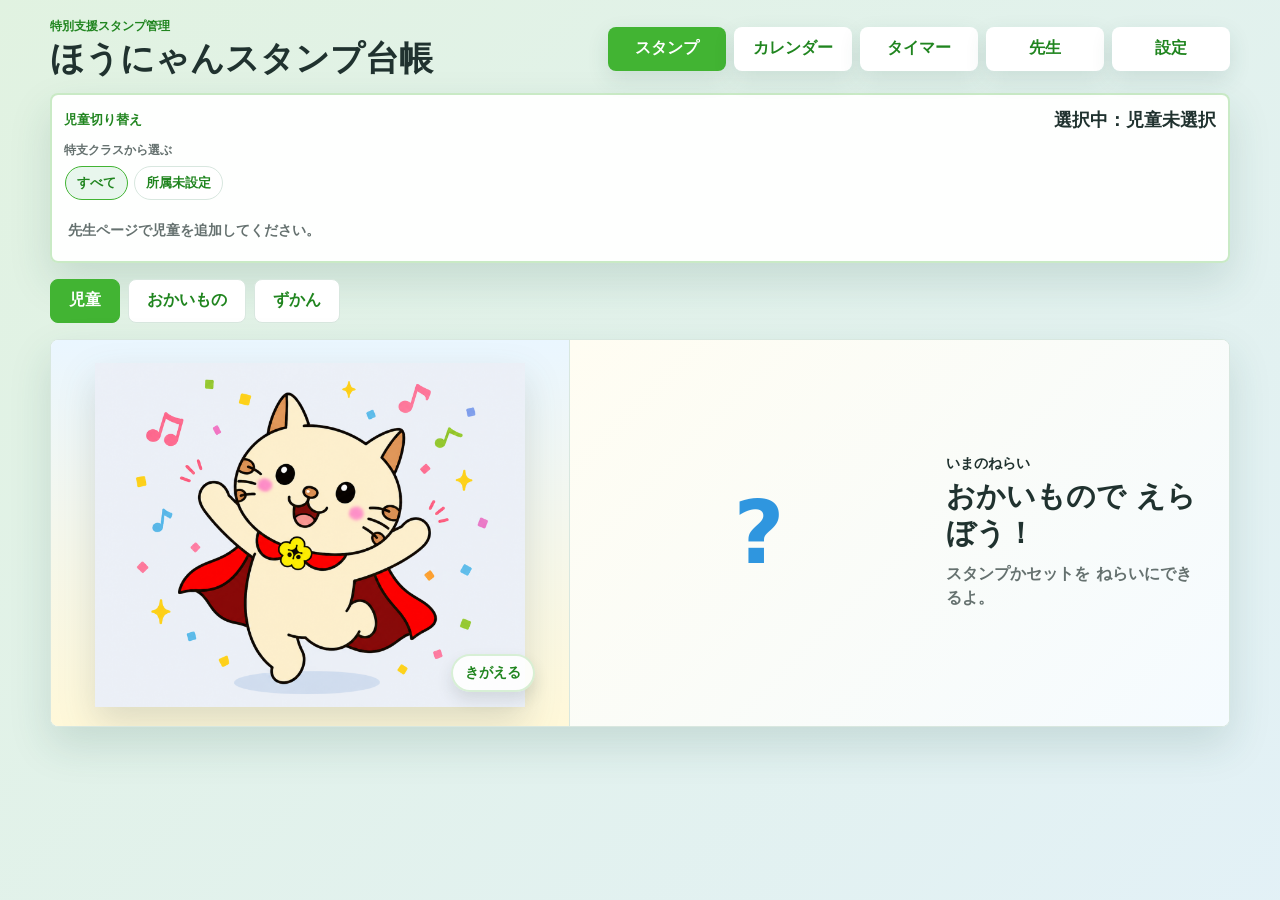
==== commit 70956207: "Deploy stamp ownership press flow" ====
--- a/index.html
+++ b/index.html
@@ -27,6 +27,7 @@
           <span>児童切り替え</span>
           <strong id="currentStudentLabel">選択中：児童未選択</strong>
         </div>
+        <div class="student-support-filter" id="studentSupportFilter" aria-label="特支クラスで児童を絞り込む"></div>
         <div class="student-tab-list" id="studentSwitchList" role="tablist" aria-label="児童を選択"></div>
       </div>
 
@@ -217,7 +218,7 @@
             <div>
               <p class="eyebrow">学校の予定と授業</p>
               <h2 id="calendar-view-title">カレンダーと時間割</h2>
-              <p>予定を確認して、組ごとの時間割をすぐに見られます。</p>
+              <p>予定を確認して、クラスごとの時間割をすぐに見られます。</p>
             </div>
             <img src="assets/hounyan-home.png" alt="ほうにゃん" class="calendar-overview-hounyan">
           </section>
@@ -235,7 +236,7 @@
                   <h3 id="calendarViewMonthLabel">年月</h3>
                 </div>
                 <div class="calendar-toolbar">
-                  <label class="field compact-field"><span>対象の組</span><select id="calendarViewGroupSelect" class="select"></select></label>
+                  <label class="field compact-field"><span>対象のクラス</span><select id="calendarViewGroupSelect" class="select"></select></label>
                   <button class="icon-button" id="calendarViewPreviousButton" type="button" title="前の月" aria-label="前の月">‹</button>
                   <button class="soft-button" id="calendarViewTodayButton" type="button">今日</button>
                   <button class="icon-button" id="calendarViewNextButton" type="button" title="次の月" aria-label="次の月">›</button>
@@ -256,13 +257,13 @@
               <div class="section-head calendar-head">
                 <div>
                   <p class="eyebrow">基本時間割</p>
-                  <h3>組の時間割</h3>
-                </div>
-                <label class="field compact-field"><span>組を選ぶ</span><select id="calendarTimetableGroupSelect" class="select"></select></label>
+                  <h3>クラスの時間割</h3>
+                </div>
+                <label class="field compact-field"><span>クラスを選ぶ</span><select id="calendarTimetableGroupSelect" class="select"></select></label>
               </div>
               <div class="timetable-view-mode" role="group" aria-label="時間割の表示方法">
-                <button class="soft-button is-active" type="button" aria-pressed="true" data-timetable-view-mode="all">全ての組を一覧</button>
-                <button class="soft-button" type="button" aria-pressed="false" data-timetable-view-mode="group">選んだ組を表示</button>
+                <button class="soft-button is-active" type="button" aria-pressed="true" data-timetable-view-mode="all">全クラスを一覧</button>
+                <button class="soft-button" type="button" aria-pressed="false" data-timetable-view-mode="group">選んだクラスを表示</button>
               </div>
               <div id="calendarTimetableBoard" class="calendar-timetable-board"></div>
             </section>
@@ -340,7 +341,7 @@
               </div>
               <div class="teacher-tab-list" role="group" aria-label="先生ページの操作を切り替え">
                 <button class="teacher-tab is-active" type="button" aria-pressed="true" data-teacher-tab-button="students">児童とスタンプ</button>
-                <button class="teacher-tab" type="button" aria-pressed="false" data-teacher-tab-button="groups">組の管理</button>
+                <button class="teacher-tab" type="button" aria-pressed="false" data-teacher-tab-button="groups">クラス管理</button>
                 <button class="teacher-tab" type="button" aria-pressed="false" data-teacher-tab-button="timetable">時間割</button>
                 <button class="teacher-tab" type="button" aria-pressed="false" data-teacher-tab-button="calendar">カレンダー</button>
                 <button class="teacher-tab" type="button" aria-pressed="false" data-teacher-tab-button="missions">ミッション管理</button>
@@ -431,9 +432,19 @@
                   <span>メモ</span>
                   <input id="studentNote" type="text" autocomplete="off" placeholder="例: 3年 / Aグループ">
                 </label>
+                <div class="date-range-row student-membership-fields">
+                  <label class="field">
+                    <span>通常学級</span>
+                    <select id="studentMainstreamGroup" class="select"></select>
+                  </label>
+                  <label class="field">
+                    <span>特支学級</span>
+                    <select id="studentSupportGroup" class="select"></select>
+                  </label>
+                </div>
                 <label class="field">
-                  <span>組</span>
-                  <select id="studentGroup" class="select"></select>
+                  <span id="studentSchoolYearLabel">表示年度の学年</span>
+                  <input id="studentGrade" type="text" autocomplete="off" placeholder="例: 2年生">
                 </label>
                 <label class="check-row development-setting">
                   <input id="studentTestMode" type="checkbox">
@@ -441,6 +452,7 @@
                 </label>
                 <button class="primary-button wide" type="submit">保存</button>
               </form>
+              <div class="student-support-filter teacher-student-support-filter" id="teacherStudentSupportFilter" aria-label="表示年度の特支クラスで児童を絞り込む"></div>
               <div class="test-student-create">
                 <div>
                   <p class="eyebrow">動作テスト用</p>
@@ -508,7 +520,7 @@
                   <button class="primary-button wide stamp-press-button" type="button" id="addStampButton">スタンプを押す</button>
                   <label class="field">
                     <span>一気に押す数</span>
-                    <input id="teacherStampBatchCount" type="number" min="1" max="20" step="1" value="1">
+                    <input id="teacherStampBatchCount" type="number" min="1" max="100" step="1" value="1">
                   </label>
                   <label class="field">
                     <span>メモ</span>
@@ -531,30 +543,48 @@
             <section class="work-panel" data-teacher-tab-panel="groups">
               <div class="section-head">
                 <div>
-                  <p class="eyebrow">組</p>
-                  <h2>組の管理</h2>
+                  <p class="eyebrow">年度と所属</p>
+                  <h2>クラス管理</h2>
                 </div>
                 <label class="field compact-field">
-                  <span>現在の組</span>
+                  <span>選択中のクラス</span>
                   <select id="currentGroupSelect" class="select"></select>
                 </label>
+              </div>
+              <div class="school-year-toolbar">
+                <label class="field compact-field">
+                  <span>表示年度</span>
+                  <select id="schoolYearSelect" class="select"></select>
+                </label>
+                <p id="activeSchoolYearStatus" class="school-year-status"></p>
+                <div class="form-actions">
+                  <button class="soft-button" type="button" id="addNextSchoolYearButton">翌年度を追加</button>
+                  <button class="soft-button" type="button" id="setActiveSchoolYearButton">この年度を現在にする</button>
+                </div>
               </div>
               <form id="groupForm" class="form-grid group-form">
                 <input id="groupId" type="hidden">
                 <label class="field">
-                  <span>組名</span>
-                  <input id="groupName" type="text" autocomplete="off" required placeholder="例: 支援学級A">
+                  <span>クラス名</span>
+                  <input id="groupName" type="text" autocomplete="off" required placeholder="例: クラス1 / 支援学級A">
+                </label>
+                <label class="field">
+                  <span>クラス種別</span>
+                  <select id="groupType" class="select">
+                    <option value="support">特支学級</option>
+                    <option value="mainstream">通常学級</option>
+                  </select>
                 </label>
                 <label class="check-row">
                   <input id="groupEnabled" type="checkbox" checked>
-                  この組を使う
+                  このクラスを使う
                 </label>
                 <div class="form-actions">
-                  <button class="primary-button" type="submit">組を保存</button>
+                  <button class="primary-button" type="submit">クラスを保存</button>
                   <button class="soft-button" type="button" id="clearGroupForm">新規入力</button>
                 </div>
               </form>
-              <p class="hint">使わなくなった組は「無効」にすると、過去の時間割や予定を残したまま一覧から外せます。</p>
+              <p class="hint">児童編集で、この年度の学年とクラスを設定できます。使わなくなったクラスは「無効」にすると履歴を残せます。</p>
               <div id="groupList" class="management-list"></div>
             </section>
 
@@ -565,7 +595,7 @@
                   <h2>基本時間割</h2>
                 </div>
                 <label class="field compact-field">
-                  <span>対象の組</span>
+                  <span>対象のクラス</span>
                   <select id="timetableGroupSelect" class="select"></select>
                 </label>
               </div>
@@ -593,7 +623,7 @@
               </form>
               <div class="timetable-scroll"><div id="timetableEditor" class="timetable-editor"></div></div>
               <div class="timetable-copy-row">
-                <label class="field"><span>コピー先の組</span><select id="timetableCopyTarget" class="select"></select></label>
+                <label class="field"><span>コピー先のクラス</span><select id="timetableCopyTarget" class="select"></select></label>
                 <button id="copyTimetableButton" class="soft-button" type="button">この時間割をコピー</button>
               </div>
               <details class="subject-settings">
@@ -614,7 +644,7 @@
                   <h2 id="calendarMonthLabel">年月</h2>
                 </div>
                 <div class="calendar-toolbar">
-                  <label class="field compact-field"><span>対象の組</span><select id="calendarGroupSelect" class="select"></select></label>
+                  <label class="field compact-field"><span>対象のクラス</span><select id="calendarGroupSelect" class="select"></select></label>
                   <button class="icon-button" id="calendarPreviousButton" type="button" title="前の月" aria-label="前の月">‹</button>
                   <button class="soft-button" id="calendarTodayButton" type="button">今日</button>
                   <button class="icon-button" id="calendarNextButton" type="button" title="次の月" aria-label="次の月">›</button>
@@ -645,8 +675,8 @@
                     <div id="calendarEventTimeFields" class="date-range-row" hidden><label class="field"><span>開始時刻</span><input id="calendarEventStartTime" type="time"></label><label class="field"><span>終了時刻</span><input id="calendarEventEndTime" type="time"></label></div>
                     <details class="detail-settings"><summary>詳細設定</summary><div class="detail-settings-grid">
                       <label class="field"><span>種類</span><select id="calendarEventType" class="select"></select></label>
-                      <label class="field"><span>対象</span><select id="calendarEventScope" class="select"><option value="school">学校全体</option><option value="groups">特定の組</option></select></label>
-                      <label id="calendarEventGroupsField" class="field" hidden><span>対象の組（複数選択可）</span><select id="calendarEventGroups" class="select" multiple></select></label>
+                      <label class="field"><span>対象</span><select id="calendarEventScope" class="select"><option value="school">学校全体</option><option value="groups">特定のクラス</option></select></label>
+                      <label id="calendarEventGroupsField" class="field" hidden><span>対象のクラス（複数選択可）</span><select id="calendarEventGroups" class="select" multiple></select></label>
                       <label class="field"><span>繰り返し</span><select id="calendarEventRepeat" class="select"><option value="none">なし</option><option value="weekly">毎週</option></select></label>
                       <label class="field"><span>登校日への影響</span><select id="calendarEventSchoolDayEffect" class="select"><option value="auto">種類に合わせる</option><option value="school-day">登校日にする</option><option value="holiday">休業日にする</option><option value="shortened">短縮授業日にする</option><option value="event-day">行事日にする</option></select></label>
                       <label class="field"><span>時間割への影響</span><select id="calendarEventTimetableEffect" class="select"><option value="none">なし</option><option value="shortened">短縮授業</option><option value="event">行事日</option></select></label>
@@ -882,9 +912,17 @@
           </div>
         </div>
         <div class="count-picker" aria-label="押すスタンプの合計数">
-          <button type="button" id="stampCountMinus" aria-label="スタンプを減らす">-</button>
-          <output id="stampCountValue" aria-live="polite">0こ</output>
-          <button type="button" id="stampCountPlus" aria-label="スタンプを増やす">+</button>
+          <button type="button" id="stampCountMinusTen" aria-label="スタンプを10こ減らす">-10</button>
+          <button type="button" id="stampCountMinus" aria-label="スタンプを1こ減らす">-1</button>
+          <label class="count-picker-field">
+            <span>合計</span>
+            <div>
+              <input id="stampCountValue" type="number" min="0" max="100" step="1" value="0" inputmode="numeric" aria-label="押すスタンプの数" aria-describedby="stampCountHint">
+              <span id="stampCountUnit" aria-hidden="true">こ</span>
+            </div>
+          </label>
+          <button type="button" id="stampCountPlus" aria-label="スタンプを1こ増やす">+1</button>
+          <button type="button" id="stampCountPlusTen" aria-label="スタンプを10こ増やす">+10</button>
         </div>
         <p class="count-hint" id="stampCountHint">先に、全部で押す数を決めます。</p>
         <div class="preview-actions">
--- a/styles.css
+++ b/styles.css
@@ -213,6 +213,43 @@
   font-size: 1.14rem;
 }
 
+.student-support-filter {
+  display: grid;
+  gap: 6px;
+}
+
+.student-filter-label {
+  color: var(--muted);
+  font-size: 0.78rem;
+  font-weight: 900;
+}
+
+.student-filter-options {
+  display: flex;
+  gap: 6px;
+  overflow-x: auto;
+  padding: 1px 1px 4px;
+  scrollbar-width: thin;
+}
+
+.support-filter-button {
+  flex: 0 0 auto;
+  min-height: 34px;
+  padding: 5px 11px;
+  border: 1px solid var(--line);
+  border-radius: 999px;
+  background: #fff;
+  color: var(--green-deep);
+  font-size: 0.8rem;
+  font-weight: 900;
+}
+
+.support-filter-button.is-selected,
+.support-filter-button:hover {
+  border-color: var(--green);
+  background: #e8f6ed;
+}
+
 .student-tab-list {
   display: flex;
   gap: 8px;
@@ -966,6 +1003,55 @@
   gap: 10px;
 }
 
+.school-year-toolbar {
+  display: grid;
+  grid-template-columns: minmax(180px, 0.7fr) minmax(220px, 1fr) auto;
+  align-items: end;
+  gap: 12px;
+  margin-bottom: 18px;
+  padding: 14px;
+  border: 1px solid var(--line);
+  background: #f6fbf7;
+}
+
+.school-year-status {
+  align-self: center;
+  margin: 0;
+  color: var(--green-dark);
+  font-size: 0.88rem;
+  font-weight: 900;
+}
+
+.class-member-names {
+  display: block;
+  max-width: 620px;
+  margin-top: 4px;
+  color: var(--text);
+  font-size: 0.88rem;
+  line-height: 1.6;
+}
+
+.class-type-badge {
+  display: inline-flex;
+  align-items: center;
+  margin-left: 6px;
+  padding: 2px 7px;
+  border-radius: 999px;
+  font-size: 0.7rem;
+  font-weight: 900;
+  vertical-align: middle;
+}
+
+.class-type-badge.is-support {
+  background: #e9f7ee;
+  color: var(--green-deep);
+}
+
+.class-type-badge.is-mainstream {
+  background: #eaf4ff;
+  color: #216da0;
+}
+
 .override-item {
   padding: 8px 10px;
   font-size: 0.84rem;
@@ -1295,6 +1381,20 @@
   text-align: left;
   width: 100%;
   color: var(--ink);
+}
+
+.student-card-main {
+  display: grid;
+  min-width: 0;
+  gap: 2px;
+}
+
+.student-membership-meta {
+  overflow-wrap: anywhere;
+}
+
+.student-note-meta {
+  font-size: 0.78rem;
 }
 
 .child-student-list .student-card {
@@ -2854,32 +2954,70 @@
 
 .count-picker {
   display: grid;
-  grid-template-columns: 58px minmax(0, 1fr) 58px;
+  grid-template-columns: repeat(2, minmax(48px, 1fr)) minmax(96px, 1.4fr) repeat(2, minmax(48px, 1fr));
   align-items: center;
-  gap: 10px;
+  gap: 8px;
   margin: 8px 0 4px;
 }
 
 .count-picker button {
-  width: 58px;
-  height: 58px;
+  width: 100%;
+  min-width: 0;
+  min-height: 58px;
+  padding: 0 4px;
   border: 0;
   border-radius: var(--radius);
   background: #e8f6ed;
   color: var(--green-deep);
-  font-size: 1.55rem;
-  font-weight: 900;
-}
-
-.count-picker output {
-  display: grid;
-  min-height: 74px;
-  place-items: center;
+  font-size: 1.05rem;
+  font-weight: 900;
+  white-space: nowrap;
+}
+
+.count-picker-field {
+  display: grid;
+  min-width: 0;
+  gap: 4px;
+  align-content: center;
+  color: var(--muted);
+  font-size: 0.72rem;
+  font-weight: 900;
+  text-align: center;
+}
+
+.count-picker-field > div {
+  display: grid;
+  grid-template-columns: minmax(0, 1fr) auto;
+  align-items: baseline;
+  min-height: 40px;
+  padding: 0 8px;
   border: 2px solid rgba(48, 165, 73, 0.28);
   border-radius: var(--radius);
   background: #f7fff9;
   color: var(--green-deep);
-  font-size: 2rem;
+}
+
+.count-picker-field > div:focus-within {
+  border-color: var(--green);
+  box-shadow: 0 0 0 3px rgba(66, 180, 51, 0.16);
+}
+
+.count-picker-field input {
+  width: 100%;
+  min-width: 0;
+  padding: 0;
+  border: 0;
+  outline: 0;
+  background: transparent;
+  color: var(--green-deep);
+  font-size: 1.65rem;
+  font-weight: 900;
+  text-align: right;
+}
+
+.count-picker-field > div > span {
+  padding-left: 4px;
+  font-size: 0.9rem;
   font-weight: 900;
 }
 
@@ -3581,6 +3719,15 @@
     grid-template-columns: 1fr;
   }
 
+  .school-year-toolbar {
+    grid-template-columns: 1fr;
+    align-items: stretch;
+  }
+
+  .school-year-toolbar .form-actions {
+    justify-content: flex-start;
+  }
+
   .mission-management-grid > section + section {
     padding-top: 20px;
     padding-left: 0;
@@ -3641,6 +3788,14 @@
   .ticket-adjustment {
     align-items: stretch;
     flex-direction: column;
+  }
+
+  .school-year-toolbar .form-actions {
+    flex-direction: column;
+  }
+
+  .school-year-toolbar .form-actions button {
+    width: 100%;
   }
 
   .mission-card-actions .field,
@@ -3814,6 +3969,24 @@
 
   .sheet-album-list {
     grid-template-columns: 1fr;
+  }
+
+  .count-picker {
+    grid-template-columns: repeat(2, minmax(0, 1fr)) minmax(82px, 1.25fr) repeat(2, minmax(0, 1fr));
+    gap: 6px;
+  }
+
+  .count-picker button {
+    min-height: 52px;
+    font-size: 0.94rem;
+  }
+
+  .count-picker-field > div {
+    padding: 0 5px;
+  }
+
+  .count-picker-field input {
+    font-size: 1.45rem;
   }
 
   .preview-stamp {
